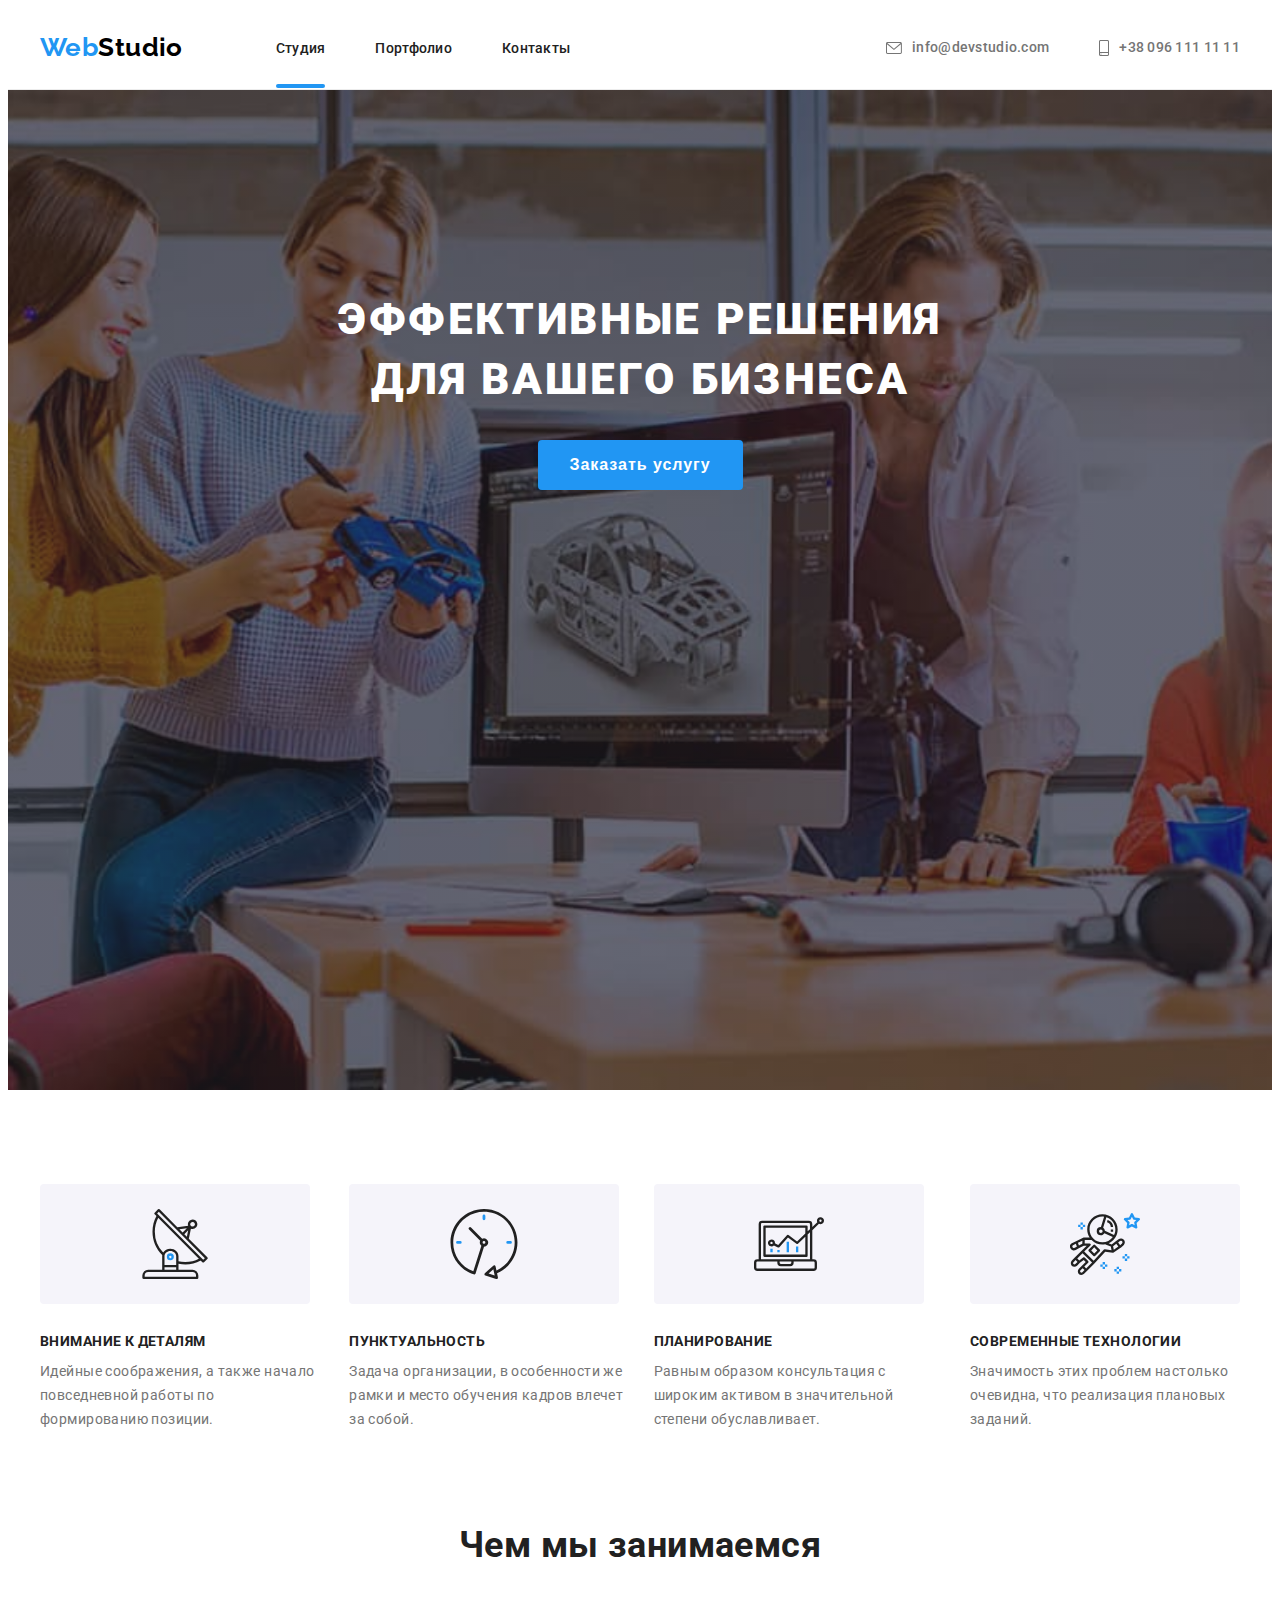
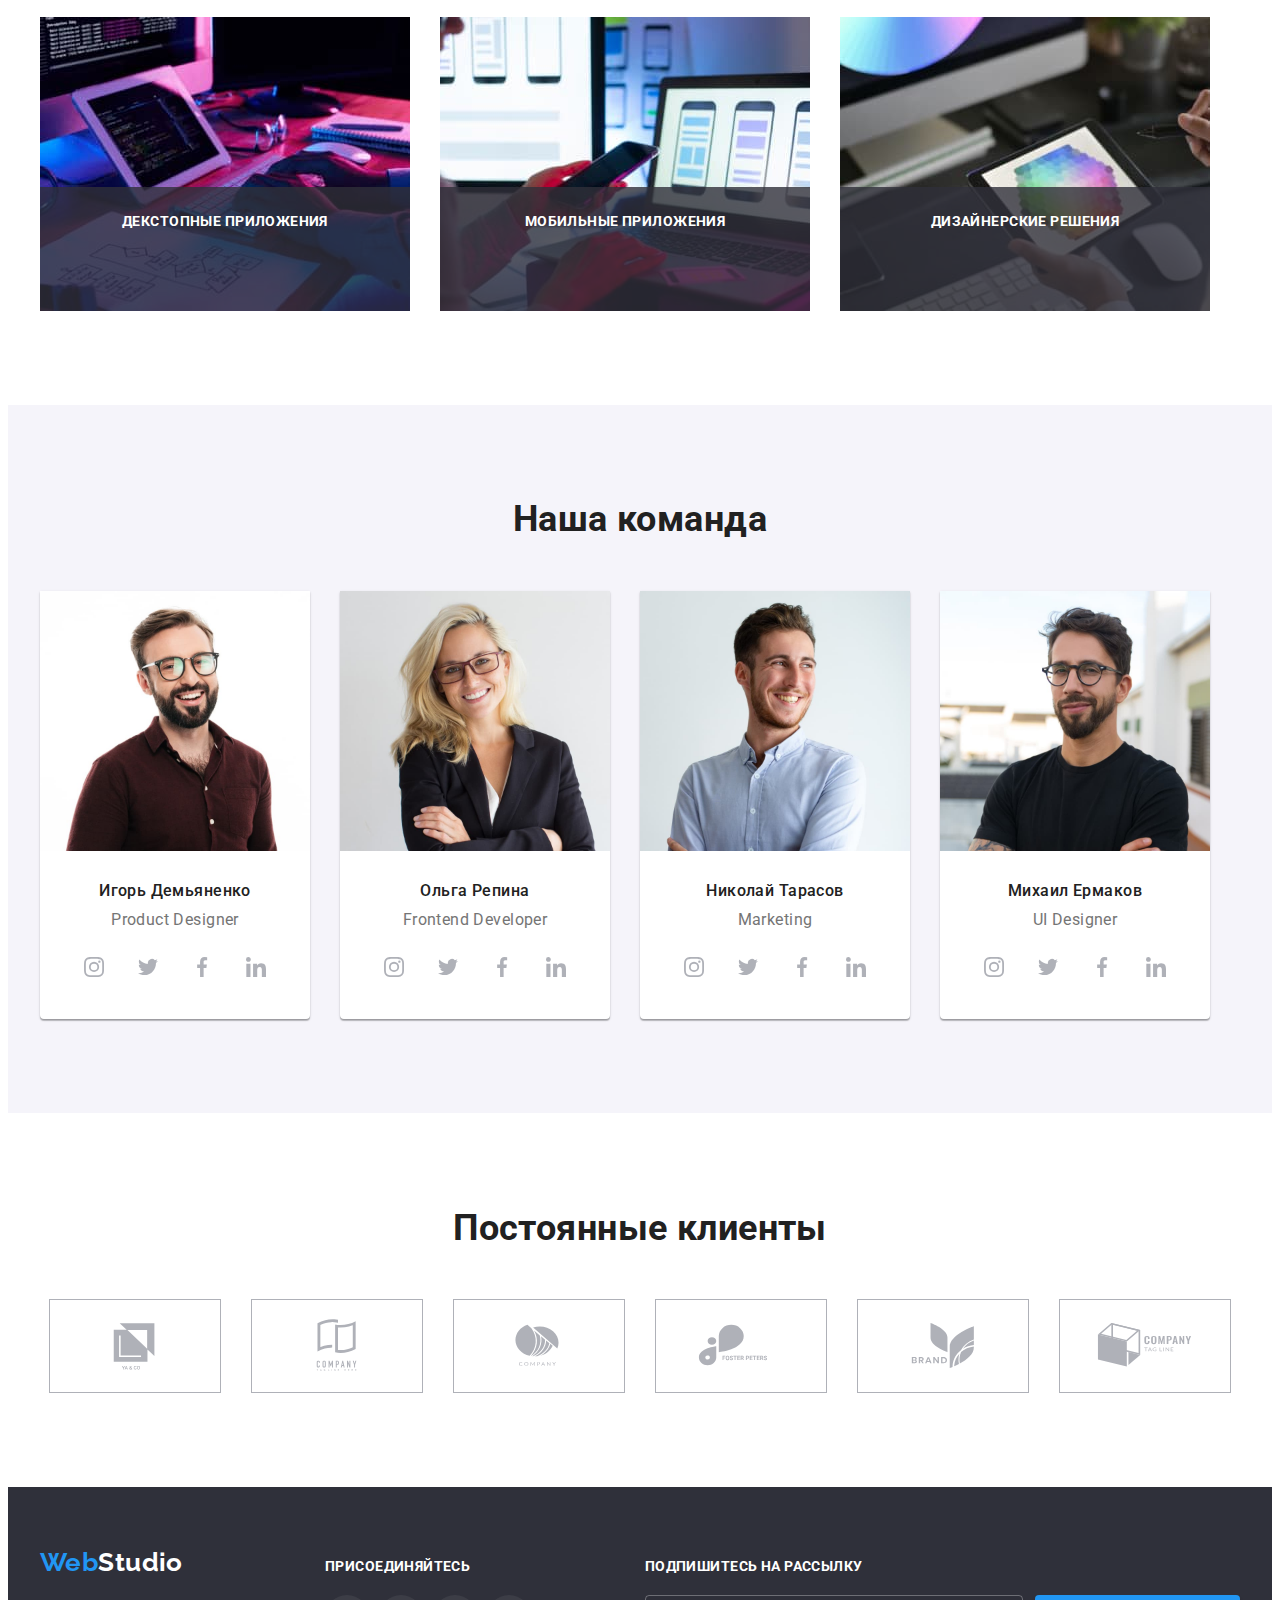
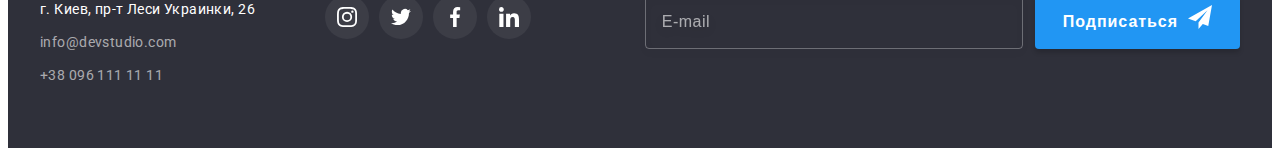
==== index.html @ ac9e817c "Initial commit" ====
<!DOCTYPE html>
<html lang="ru">
	<head>
		<meta charset="UTF-8" />
		<meta http-equiv="X-UA-Compatible" content="IE=edge" />
		<meta name="viewport" content="width=device-width, initial-scale=1.0" />
		<title>Студия</title>
		<link rel="preconnect" href="https://fonts.googleapis.com" />
		<link rel="preconnect" href="https://fonts.gstatic.com" crossorigin />
		<link
			href="https://fonts.googleapis.com/css2?family=Raleway:wght@700&family=Roboto:wght@400;500;700;900&display=swap"
			rel="stylesheet"
		/>
		<link
			rel="stylesheet"
			href="https://cdnjs.cloudflare.com/ajax/libs/modern-normalize/1.1.0/modern-normalize.min.css"
			integrity="sha512-wpPYUAdjBVSE4KJnH1VR1HeZfpl1ub8YT/NKx4PuQ5NmX2tKuGu6U/JRp5y+Y8XG2tV+wKQpNHVUX03MfMFn9Q=="
			crossorigin="anonymous"
			referrerpolicy="no-referrer"
		/>
		<link rel="stylesheet" href="./css/styles.css" />
	</head>
	<body>
		<!-- шапка -->
		<header class="page-header">
			<div class="container">
				<nav class="page-navigation">
					<a href="./index.html" class="logo" lang="en">Web<span class="color-black">Studio</span></a>
					<ul class="site-nav list">
						<li class="site-nav-item"><a class="current" href="./index.html">Студия</a></li>
						<li class="site-nav-item"><a href="./portfolio.html">Портфолио</a></li>
						<li class="site-nav-item"><a href="">Контакты</a></li>
					</ul>
				</nav>
				<ul class="auth-nav list">
					<li class="header-mail">
						<a href="maito:info@devstudio.com" class="header-envelope">
							<svg class="header-icon" width="16px" height="12px">
								<use href="./images/symbol-defs.svg#icon-envelope"></use>
							</svg>
							info@devstudio.com</a
						>
					</li>
					<li class="header-tel">
						<a href="tel:+380961111111" class="header-smartphone">
							<svg class="header-icon" width="10px" height="16px">
								<use href="./images/symbol-defs.svg#icon-smartphone"></use>
							</svg>
							+38 096 111 11 11</a
						>
					</li>
				</ul>
			</div>
		</header>
		<main>
			<!-- герой -->
			<section class="banner">
				<div class="container">
					<h1 class="banner-title">Эффективные решения для вашего бизнеса</h1>
					<button type="button" class="main-button" data-modal-open>Заказать услугу</button>
				</div>
			</section>
			<!-- особенности -->
			<section class="peculiarities">
				<div class="container">
					<h2 class="visually-hidden">Особенности</h2>
					<ul class="pec-list list">
						<li>
							<div class="features-pic">
								<svg class="feature-icon" width="70" height="70">
									<use href="./images/symbol-defs.svg#icon-antenna"></use>
								</svg>
							</div>
							<h3 class="pec-list-title">Внимание к деталям</h3>
							<p class="pec-list-text">
								Идейные соображения, а также начало повседневной работы по формированию позиции.
							</p>
						</li>
						<li>
							<div class="features-pic">
								<svg class="feature-icon" width="70" height="70">
									<use href="./images/symbol-defs.svg#icon-clock"></use>
								</svg>
							</div>
							<h3 class="pec-list-title">Пунктуальность</h3>
							<p class="pec-list-text">
								Задача организации, в особенности же рамки и место обучения кадров влечет за собой.
							</p>
						</li>
						<li>
							<div class="features-pic">
								<svg class="feature-icon" width="70" height="70">
									<use href="./images/symbol-defs.svg#icon-diagram"></use>
								</svg>
							</div>
							<h3 class="pec-list-title">Планирование</h3>
							<p class="pec-list-text">
								Равным образом консультация с широким активом в значительной степени обуславливает.
							</p>
						</li>
						<li>
							<div class="features-pic">
								<svg class="feature-icon" width="70" height="70">
									<use href="./images/symbol-defs.svg#icon-astronaut"></use>
								</svg>
							</div>
							<h3 class="pec-list-title">Современные технологии</h3>
							<p class="pec-list-text">Значимость этих проблем настолько очевидна, что реализация плановых заданий.</p>
						</li>
					</ul>
				</div>
			</section>
			<!-- чем мы занимаемся -->
			<section class="doing">
				<div class="container">
					<h2 class="doing-title">Чем мы занимаемся</h2>
					<ul class="doig-list list">
						<li>
							<div class="doing-img">
								<img src="./images/box1.jpg" alt="декстопные приложения" width="370" />
								<div class="doing-overlay">
									<p class="doing-text">Декстопные приложения</p>
								</div>
							</div>
						</li>
						<li>
							<div class="doing-img">
								<img src="./images/box2.jpg" alt=" приложения" width="370" />
								<div class="doing-overlay">
									<p class="doing-text">Мобильные приложения</p>
								</div>
							</div>
						</li>
						<li>
							<div class="doing-img">
								<img src="./images/box3.jpg" alt="дизайнерские решения" width="370" />
								<div class="doing-overlay">
									<p class="doing-text">Дизайнерские решения</p>
								</div>
							</div>
						</li>
					</ul>
				</div>
			</section>
			<!-- наша команда -->
			<section class="team section">
				<div class="container">
					<h2 class="team-title">Наша команда</h2>
					<ul class="team-list list">
						<li class="team-card">
							<img class="team-photo" src="./images/photo1.jpg" alt="Игорь Демьяненко" width="270" height="260" />
							<div class="team-desk">
								<h3 class="card-title">Игорь Демьяненко</h3>
								<p class="card-text" lang="en">Product Designer</p>
								<ul class="team-contacts list">
									<li class="team-contacts-item">
										<a href="" class="team-contacts-link link">
											<svg class="team-contacts-icon" width="20" height="20">
												<use href="./images/symbol-defs.svg#icon-instagram"></use>
											</svg>
										</a>
									</li>
									<li class="team-contacts-item">
										<a href="" class="team-contacts-link link">
											<svg class="team-contacts-icon" width="20" height="20">
												<use href="./images/symbol-defs.svg#icon-twitter"></use>
											</svg>
										</a>
									</li>
									<li class="team-contacts-item">
										<a href="" class="team-contacts-link link">
											<svg class="team-contacts-icon" width="20" height="20">
												<use href="./images/symbol-defs.svg#icon-facebook"></use>
											</svg>
										</a>
									</li>
									<li class="team-contacts-item">
										<a href="" class="team-contacts-link link">
											<svg class="team-contacts-icon" width="20" height="20">
												<use href="./images/symbol-defs.svg#icon-linkedin"></use>
											</svg>
										</a>
									</li>
								</ul>
							</div>
						</li>
						<li class="team-card">
							<img class="team-photo" src="./images/photo2.jpg" alt="Ольга Репина" width="270" height="260" />
							<div class="team-desk">
								<h3 class="card-title">Ольга Репина</h3>
								<p class="card-text" lang="en">Frontend Developer</p>
								<ul class="team-contacts list">
									<li class="team-contacts-item">
										<a href="" class="team-contacts-link link">
											<svg class="team-contacts-icon" width="20" height="20">
												<use href="./images/symbol-defs.svg#icon-instagram"></use>
											</svg>
										</a>
									</li>
									<li class="team-contacts-item">
										<a href="" class="team-contacts-link link">
											<svg class="team-contacts-icon" width="20" height="20">
												<use href="./images/symbol-defs.svg#icon-twitter"></use>
											</svg>
										</a>
									</li>
									<li class="team-contacts-item">
										<a href="" class="team-contacts-link link">
											<svg class="team-contacts-icon" width="20" height="20">
												<use href="./images/symbol-defs.svg#icon-facebook"></use>
											</svg>
										</a>
									</li>
									<li class="team-contacts-item">
										<a href="" class="team-contacts-link link">
											<svg class="team-contacts-icon" width="20" height="20">
												<use href="./images/symbol-defs.svg#icon-linkedin"></use>
											</svg>
										</a>
									</li>
								</ul>
							</div>
						</li>
						<li class="team-card">
							<img class="team-photo" src="./images/photo3.jpg" alt="Николай Тарасов" width="270" height="260" />
							<div class="team-desk">
								<h3 class="card-title">Николай Тарасов</h3>
								<p class="card-text" lang="en">Marketing</p>
								<ul class="team-contacts list">
									<li class="team-contacts-item">
										<a href="" class="team-contacts-link link">
											<svg class="team-contacts-icon" width="20" height="20">
												<use href="./images/symbol-defs.svg#icon-instagram"></use>
											</svg>
										</a>
									</li>
									<li class="team-contacts-item">
										<a href="" class="team-contacts-link link">
											<svg class="team-contacts-icon" width="20" height="20">
												<use href="./images/symbol-defs.svg#icon-twitter"></use>
											</svg>
										</a>
									</li>
									<li class="team-contacts-item">
										<a href="" class="team-contacts-link link">
											<svg class="team-contacts-icon" width="20" height="20">
												<use href="./images/symbol-defs.svg#icon-facebook"></use>
											</svg>
										</a>
									</li>
									<li class="team-contacts-item">
										<a href="" class="team-contacts-link link">
											<svg class="team-contacts-icon" width="20" height="20">
												<use href="./images/symbol-defs.svg#icon-linkedin"></use>
											</svg>
										</a>
									</li>
								</ul>
							</div>
						</li>
						<li class="team-card">
							<img class="team-photo" src="./images/photo4.jpg" alt="Михаил Ермаков" width="270" height="260" />
							<div class="team-desk">
								<h3 class="card-title">Михаил Ермаков</h3>
								<p class="card-text" lang="en">UI Designer</p>
								<ul class="team-contacts list">
									<li class="team-contacts-item">
										<a href="" class="team-contacts-link link">
											<svg class="team-contacts-icon" width="20" height="20">
												<use href="./images/symbol-defs.svg#icon-instagram"></use>
											</svg>
										</a>
									</li>
									<li class="team-contacts-item">
										<a href="" class="team-contacts-link link">
											<svg class="team-contacts-icon" width="20" height="20">
												<use href="./images/symbol-defs.svg#icon-twitter"></use>
											</svg>
										</a>
									</li>
									<li class="team-contacts-item">
										<a href="" class="team-contacts-link link">
											<svg class="team-contacts-icon" width="20" height="20">
												<use href="./images/symbol-defs.svg#icon-facebook"></use>
											</svg>
										</a>
									</li>
									<li class="team-contacts-item">
										<a href="" class="team-contacts-link link">
											<svg class="team-contacts-icon" width="20" height="20">
												<use href="./images/symbol-defs.svg#icon-linkedin"></use>
											</svg>
										</a>
									</li>
								</ul>
							</div>
						</li>
					</ul>
				</div>
			</section>
			<!-- -------------------ПОСТОЯННЫЕ КЛИЕНТЫ------------ -->
			<section class="clients section">
				<div class="container">
					<h2 class="clients-title">Постоянные клиенты</h2>
					<ul class="clients-list list">
						<li class="clients-list-item">
							<a href="" class="clients-logo-link link">
								<svg class="clients-logo-icon" width="106" height="60">
									<use href="./images/symbol-defs.svg#icon-Logo-1"></use>
								</svg>
							</a>
						</li>
						<li class="clients-list-item">
							<a href="" class="clients-logo-link link">
								<svg class="clients-logo-icon" width="106" height="60">
									<use href="./images/symbol-defs.svg#icon-Logo-2"></use>
								</svg>
							</a>
						</li>
						<li class="clients-list-item">
							<a href="" class="clients-logo-link link">
								<svg class="clients-logo-icon" width="106" height="60">
									<use href="./images/symbol-defs.svg#icon-Logo-3"></use>
								</svg>
							</a>
						</li>
						<li class="clients-list-item">
							<a href="" class="clients-logo-link link">
								<svg class="clients-logo-icon" width="106" height="60">
									<use href="./images/symbol-defs.svg#icon-Logo-4"></use>
								</svg>
							</a>
						</li>
						<li class="clients-list-item">
							<a href="" class="clients-logo-link link">
								<svg class="clients-logo-icon" width="106" height="60">
									<use href="./images/symbol-defs.svg#icon-Logo-5"></use>
								</svg>
							</a>
						</li>
						<li class="clients-list-item">
							<a href="" class="clients-logo-link link">
								<svg class="clients-logo-icon" width="106" height="60">
									<use href="./images/symbol-defs.svg#icon-Logo-6"></use>
								</svg>
							</a>
						</li>
					</ul>
				</div>
			</section>
		</main>
		<!-- футер -->
		<footer class="footer">
			<div class="container position">
				<div class="footer-contacts">
					<a href="./index.html" class="logo-footer" lang="en">Web<span class="color-white">Studio</span></a>
					<address class="adress">
						<ul class="adress-list list">
							<li class="adress-item">
								<a
									class="adr"
									href="https://goo.gl/maps/PPRMC6hqxbuYSdS69"
									target="_blank"
									rel="noreferrer noopener nofollow"
								>
									г. Киев, пр-т Леси Украинки, 26
								</a>
							</li>
							<li class="adress-item"><a class="mail" href="maito:info@devstudio.com">info@devstudio.com</a></li>
							<li class="adress-item"><a class="tel" href="tel:+380961111111">+38 096 111 11 11</a></li>
						</ul>
					</address>
				</div>

				<div class="adition">
					<strong class="add">Присоединяйтесь</strong>
					<ul class="sotial-list list">
						<li class="sotial-items">
							<a href="" class="sotial-links link">
								<svg class="social-icon" width="20" height="20">
									<use href="./images/symbol-defs.svg#icon-instagram"></use>
								</svg>
							</a>
						</li>
						<li class="sotial-items">
							<a href="" class="sotial-links link">
								<svg class="social-icon" width="20" height="20">
									<use href="./images/symbol-defs.svg#icon-twitter"></use>
								</svg>
							</a>
						</li>
						<li class="sotial-items">
							<a href="" class="sotial-links link">
								<svg class="social-icon" width="20" height="20">
									<use href="./images/symbol-defs.svg#icon-facebook"></use>
								</svg>
							</a>
						</li>
						<li class="sotial-items">
							<a href="" class="sotial-links link">
								<svg class="social-icon" width="20" height="20">
									<use href="./images/symbol-defs.svg#icon-linkedin"></use>
								</svg>
							</a>
						</li>
					</ul>
				</div>

				<div class="footer-sub">
					<strong class="subscribe">Подпишитесь на рассылку</strong>
					<form class="subscribe-form">
						<input type="email" class="subscribe-input" name="user-email" placeholder="E-mail" />
						<button type="submit" class="subscribe-button">
							Подписаться
							<span>
								<svg class="send" width="24" height="24">
									<use href="./images/symbol-defs.svg#icon-send"></use>
								</svg>
							</span>
						</button>
					</form>
				</div>
			</div>
		</footer>
		<!-- --------------------------МОДАЛКА-------------------------- -->
		<div class="backdrop is-hidden" data-modal>
			<div class="modal">
				<button type="button" data-modal-close class="close">
					<svg class="icon-close" width="18" height="18">
						<use href="./images/symbol-defs.svg#icon-close"></use>
					</svg>
				</button>
				<p class="modal-title">Оставьте свои данные, мы вам перезоним</p>
				<form class="modal-form">
					<div class="input-field">
						<label class="input-title">Имя</label>
						<div class="input-wrap">
							<input type="text" class="form-input" name="user-name" required />
							<svg class="input-icon" width="18" height="18">
								<use href="./images/symbol-defs.svg#icon-person"></use>
							</svg>
						</div>
					</div>
					<div class="input-field">
						<label class="input-title">Телефон</label>
						<div class="input-wrap">
							<input type="tel" class="form-input" name="user-tel" minlength="10" required />
							<svg class="input-icon" width="18" height="18">
								<use href="./images/symbol-defs.svg#icon-phone"></use>
							</svg>
						</div>
					</div>
					<div class="input-field">
						<label class="input-title">Почта</label>
						<div class="input-wrap">
							<input type="email" class="form-input" name="user-email" required />
							<svg class="input-icon" width="18" height="18">
								<use href="./images/symbol-defs.svg#icon-email"></use>
							</svg>
						</div>
					</div>

					<div class="input-field-coment">
						<label>
							<span class="input-title">Комментарий</span>
							<textarea name="comment" class="modal-text form-input" placeholder="Введите текст"></textarea>
						</label>
					</div>
					<div class="input-field-che">
						<input
							type="checkbox"
							name="user-policy"
							value="true"
							class="input-check visually-hidden"
							id="user-policy"
						/>
						<label for="user-policy" class="checkbox-text">
							<span>
								<svg class="checked-icon" width="16" height="15">
									<use href="./images/symbol-defs.svg#icon-checked"></use>
								</svg>
							</span>
							Соглашаюсь с рассылкой и принимаю <a href="#" class="dogovor">Условия договора</a>
						</label>
					</div>

					<button type="submit" class="modal-button">Отправить</button>
				</form>
			</div>
		</div>
		<script src="./js/modal.js"></script>
	</body>
</html>
---- css/styles.css ----
:root {
	--main-title-color: #fff;
	--accent-color: #2196f3;
	--color-titles: #212121;
	--color-text: #757575;
	--color-fon: #f5f4fa;
	--color-fon-banner: #c4c4c4;
	--color-black: #000;
	--main-button-accent: #188ce8;
	--contacts-in-footer: rgba(255, 255, 255, 0.6);
	--color-border: #eeeeee;
	--color-header-line: #ececec;
	--color-gradient-hero: rgba(47, 48, 58, 0.4);
	--color-soc-icons: #afb1b8;
	--card-set-gap: 30px;
	--timing-function: cubic-bezier(0.4, 0, 0.2, 1);
}

body {
	font-family: "Roboto", sans-serif;
	background-color: var(--main-title-color);
	font-size: 14px;
	letter-spacing: 0.03em;
	color: var(--color-titles);
}
h1,
h2,
h3,
h4,
h5,
h6,
p {
	margin: 0;
}
a {
	text-decoration: none;
}
li {
	list-style: none;
}
img {
	display: block;
	max-width: 100%;
	height: auto;
}
button {
	display: block;
	margin: 0 auto;
	cursor: pointer;
	border: none;
	border-radius: 4px;
}
.section {
	padding-top: 94px;
	padding-bottom: 94px;
}
.list {
	padding: 0;
	margin: 0;
	list-style: none;
}
.link {
	text-decoration: none;
}
.container {
	width: 1200px;
	padding-left: 15px;
	padding-right: 15px;
	margin: 0 auto;
}
/* --------------------------ШАПКА------------------------ */
.page-header {
	background-color: var(--main-title-color);
	border-bottom: 1px solid var(--color-header-line);
}
.page-header .container {
	display: flex;
	align-items: center;
}
.page-navigation {
	display: flex;
}
.logo {
	font-family: "Raleway", sans-serif;
	font-style: normal;
	font-weight: 700;
	font-size: 26px;
	line-height: 1.19;
	color: var(--accent-color);
	padding-top: 24px;
	padding-bottom: 25px;
	margin-right: 93px;
}
.color-black {
	color: var(--color-black);
}

.site-nav a {
	font-weight: 500;
	line-height: 1.14;
	letter-spacing: 0.02em;
	color: var(--color-titles);
	transition: color 250ms var(--timing-function);
	padding-bottom: 32px;
}

.site-nav a:hover,
.auth-nav a:hover,
.site-nav a:focus,
.auth-nav a:focus {
	cursor: pointer;
	color: var(--accent-color);
}

.current {
	position: relative;
	color: var(--accent-color);
}
.site-nav {
	position: relative;
}
.current::after {
	content: "";
	position: absolute;

	bottom: 0;
	left: 0;
	display: block;
	width: 100%;
	height: 4px;
	background-color: var(--accent-color);
	border-radius: 2px;
}
.auth-nav a {
	font-weight: 500;
	line-height: 1.14;
	letter-spacing: 0.02em;
	color: var(--color-text);
	transition: color 250ms var(--timing-function);
}
.site-nav {
	display: flex;
	padding-top: 32px;
	padding-bottom: 32px;
	margin: 0 auto;
	gap: 50px;
}
.auth-nav {
	display: flex;
	margin-left: auto;
	gap: 50px;
}
.header-icon {
	fill: currentColor;
}
.header-envelope,
.header-smartphone {
	display: flex;
	align-items: center;
	justify-content: center;
	gap: 10px;
}
/* ----------------------ГЕРОЙ------------------------ */
.banner {
	background-color: var(--color-fon-banner);
	padding-top: 200px;
	padding-bottom: 200px;
	height: 600px;
	max-width: 1600px;
	margin-left: auto;
	margin-right: auto;
	background-image: linear-gradient(var(--color-gradient-hero), var(--color-gradient-hero)), url(../images/hero.jpg);
	background-repeat: no-repeat;
	background-position: center;
	background-size: cover;
}
.banner-title {
	margin-top: 0;
	margin-bottom: 30px;
	margin-left: auto;
	margin-right: auto;
	font-weight: 900;
	font-size: 44px;
	line-height: 1.36;
	text-align: center;
	letter-spacing: 0.06em;
	text-transform: uppercase;
	color: var(--main-title-color);
	max-width: 696px;
}
.main-button {
	font-weight: 700;
	font-size: 16px;
	line-height: 1.88;
	display: flex;
	align-items: center;
	padding: 10px 32px;
	cursor: pointer;
	letter-spacing: 0.06em;
	color: var(--main-title-color);
	background-color: var(--accent-color);
	border-radius: 4px;
	margin-left: auto;
	margin-right: auto;
	transition: color 250ms var(--timing-function), background-color 250ms var(--timing-function);
}
.main-button:hover,
.main-button:focus {
	color: var(--main-title-color);
	background-color: var(--main-button-accent);
}

/* ----------------------------------ОСОБЕННОСТИ-------------------- */
.peculiarities {
	padding-top: 94px;
	padding-bottom: 94px;
}
.visually-hidden {
	position: absolute;
	width: 1px;
	height: 1px;
	margin: -1px;
	border: 0;
	padding: 0;
	white-space: nowrap;
	clip-path: inset(100%);
	clip: rect(0 0 0 0);
	overflow: hidden;
}
.pec-list {
	display: flex;
	gap: 30px;
	background-color: var(--main-title-color);
}
.features-pic {
	width: 270px;
	height: 120px;
	background: var(--color-fon);
	border-radius: 4px;
	margin-bottom: 30px;
	display: flex;
	align-items: center;
	justify-content: center;
}
.pec-list-title {
	font-weight: 700;
	font-size: 14px;
	line-height: 1.14;
	text-transform: uppercase;
	color: var(--color-titles);
	margin-top: 0;
	margin-bottom: 10px;
}
.pec-list-text {
	font-weight: 400;
	line-height: 1.7;
	color: var(--color-text);
}

/* ---------------ЧЕМ МЫ ЗАНИМАЕСЯ------------------ */

.doing {
	background-color: var(--main-title-color);
	padding-bottom: 94px;
}
.doing-title {
	margin-bottom: 50px;
}
.doing-title,
.team-title {
	font-weight: 700;
	font-size: 36px;
	line-height: 1.16;
	text-align: center;
	color: var(--color-titles);
}
.doig-list {
	display: flex;
	gap: 30px;
}
.doing-img {
	position: relative;
}
.doing-overlay {
	position: absolute;
	bottom: 0;
	right: 0;

	width: 370px;
	height: 70px;
	padding-top: 27px;
	padding-bottom: 27px;
	background: rgba(47, 48, 58, 0.8);
}
.doing-text {
	font-weight: 700;
	font-size: 14px;
	line-height: 1.14;
	text-align: center;
	letter-spacing: 0.03em;
	text-transform: uppercase;

	color: var(--main-title-color);
}

/* -------------------НАША КОМАНДА------------------------------ */
.team {
	background-color: var(--color-fon);
}
.team-title {
	margin-bottom: 50px;
}
.team-list {
	display: flex;
	gap: 30px;
}
.team-card {
	background-color: var(--main-title-color);
	box-shadow: 0px 1px 3px rgba(0, 0, 0, 0.12), 0px 1px 1px rgba(0, 0, 0, 0.14), 0px 2px 1px rgba(0, 0, 0, 0.2);
	border-radius: 0px 0px 4px 4px;
}
.team-desk {
	text-align: center;
	padding: 30px 0;
}
.card-title {
	margin-bottom: 10px;
	font-weight: 500;
	font-size: 16px;
	line-height: 1.2;
	color: var(--color-titles);
}
.card-text {
	font-weight: 400;
	font-size: 16px;
	line-height: 1.2;
	color: var(--color-text);
	margin-bottom: 16px;
}
.team-contacts {
	display: flex;
	justify-content: center;
	gap: 10px;
}
.team-contacts-link {
	width: 44px;
	height: 44px;
	border-radius: 50%;
	background-color: var(--main-title-color);
	display: flex;
	align-items: center;
	justify-content: center;
	color: var(--color-soc-icons);

	transition: background-color 250ms var(--timing-function);
}
.team-contacts-icon {
	fill: currentColor;
	transition: color 250ms var(--timing-function);
}
.team-contacts-link:hover,
.team-contacts-link:focus {
	background-color: var(--accent-color);
	color: var(--main-title-color);
}

/* -------------------------------КЛИЕНТЫ---------------------- */
.clients-title {
	margin-bottom: 50px;
	font-weight: 700;
	font-size: 36px;
	line-height: 42px;
	text-align: center;
	color: var(--color-titles);
}
.clients-list {
	display: flex;
	justify-content: center;
	gap: 30px;
}
.clients-logo-link {
	width: 170px;
	height: 92px;
	border: 1px solid var(--color-soc-icons);

	display: flex;
	align-items: center;
	justify-content: center;
	color: var(--color-soc-icons);

	transition: color 250ms var(--timing-function);
}
.clients-logo-icon {
	fill: currentColor;
}
.clients-logo-link:hover,
.clients-logo-link:focus {
	border: 1px solid var(--accent-color);
	border-radius: 4px;
	color: var(--accent-color);
}
/* ---------------------------------ПОДВАЛ------------------------------ */
.footer {
	background-color: #2f303a;
	padding-top: 60px;
	padding-bottom: 60px;
}
.logo-footer {
	font-family: "Raleway", sans-serif;
	display: block;
	font-style: normal;
	font-weight: 700;
	font-size: 26px;
	line-height: 1.19;
	color: var(--accent-color);
	margin-bottom: 20px;
}
.color-white {
	color: var(--main-title-color);
}
.position {
	display: flex;
	align-items: baseline;
}
.footer-contacts {
	margin-right: 70px;
}
.address {
	font-weight: 400;
	line-height: 1.7;
	font-style: normal;
}
address {
	font-style: normal;
}
.adress-item:not(:last-child) {
	margin-bottom: 9px;
}
.adr {
	color: var(--main-title-color);
	line-height: 1.71;
}
.mail,
.tel {
	color: var(--contacts-in-footer);
	line-height: 1.71;
}
address a {
	transition: color 250ms var(--timing-function);
}
address a:hover,
address a:focus {
	color: var(--accent-color);
}

.add {
	font-weight: 700;
	font-size: 14px;
	line-height: 1.14;
	letter-spacing: 0.03em;
	text-transform: uppercase;
	color: var(--main-title-color);
	margin-bottom: 20px;
	display: block;
}
.sotial-list {
	display: flex;
	justify-content: center;
	gap: 10px;
}
.sotial-links {
	fill: var(--main-title-color);
	width: 44px;
	height: 44px;
	border-radius: 50%;
	background-color: #ffffff10;
	display: flex;
	align-items: center;
	justify-content: center;

	transition: background-color 250ms var(--timing-function);
}
.sotial-links:hover,
.sotial-links:focus {
	background-color: var(--accent-color);
}
.footer-sub {
	margin-left: auto;
}
.subscribe {
	display: block;
	font-weight: 700;
	font-size: 14px;
	line-height: 1.14;
	letter-spacing: 0.03em;
	text-transform: uppercase;
	margin-bottom: 20px;

	color: var(--main-title-color);
}
.subscribe-form {
	display: flex;
	gap: 12px;
}
.subscribe-input {
	width: 358px;
	height: 50px;
	border: 1px solid rgba(255, 255, 255, 0.3);
	filter: drop-shadow(0px 4px 4px rgba(0, 0, 0, 0.15));
	border-radius: 4px;
	padding-left: 16px;
	background-color: transparent;

	font-weight: 400;
	font-size: 16px;
	line-height: 1.25;
	display: flex;
	align-items: center;
	letter-spacing: 0.03em;

	color: rgba(255, 255, 255, 0.6);
}
.subscribe-input::placeholder {
	font-weight: 400;
	font-size: 16px;
	line-height: 1.25;
	display: flex;
	align-items: center;
	letter-spacing: 0.03em;

	color: rgba(255, 255, 255, 0.6);
}
.subscribe-button {
	font-weight: 700;
	font-size: 16px;
	line-height: 1.88;
	padding: 10px 28px;
	letter-spacing: 0.06em;

	color: var(--main-title-color);
	background-color: var(--accent-color);
	box-shadow: 0px 4px 4px rgba(0, 0, 0, 0.15);
	border-radius: 4px;

	margin-left: auto;
	margin-right: auto;
	display: flex;
	align-items: center;
	justify-content: center;
	gap: 10px;
}
/* -----------------------------ПОРТФОЛИО------------------------------- */
.portfolio {
	background-color: var(--main-title-color);
}
.filters button {
	font-family: inherit;
	font-weight: 500;
	font-size: 16px;
	line-height: 1.6;
	letter-spacing: 0.03em;
	text-align: center;
	padding: 6px 22px;
	color: var(--color-titles);
	background-color: var(--color-fon);
	border-radius: 4px;

	transition: color 250ms var(--timing-function), background-color 250ms var(--timing-function),
		box-shadow 250ms var(--timing-function);
}
.filters button:hover,
.filters button:focus,
.filters button:active {
	color: var(--main-title-color);
	background-color: var(--accent-color);
	box-shadow: 0px 3px 1px rgba(0, 0, 0, 0.1), 0px 1px 2px rgba(0, 0, 0, 0.08), 0px 2px 2px rgba(0, 0, 0, 0.12);
	border-radius: 4px;
}
.filters {
	display: flex;
	justify-content: center;
	padding-bottom: 16px;
	margin-bottom: 34px;
}
.filers-item:not(:last-child) {
	margin-right: 8px;
}
.filters-item {
	padding: 6px 22px;
	border: 1px solid var(--color-border);
}
.cards-list {
	display: flex;
	flex-wrap: wrap;
	margin-bottom: calc(-1 * var(--card-set-gap));
	margin-left: calc(-1 * var(--card-set-gap));
}
.cards-list > .cards-item {
	flex-basis: calc(100% / 3 - var(--card-set-gap));
	margin-bottom: var(--card-set-gap);
	margin-left: var(--card-set-gap);
}
.card-link {
	display: block;
	transition: box-shadow 250ms var(--timing-function);
}
.card-link:hover,
.card-link:focus {
	box-shadow: 0px 1px 1px rgba(0, 0, 0, 0.12), 0px 4px 4px rgba(0, 0, 0, 0.06), 1px 4px 6px rgba(0, 0, 0, 0.16);
}
.card-thumb {
	position: relative;
	overflow: hidden;
}
.card-about {
	position: absolute;
	top: 0;
	left: 0;

	width: 100%;
	height: 100%;
	padding-left: 24px;
	padding-right: 24px;
	padding-top: 63px;
	padding-bottom: 63px;
	background: rgba(33, 150, 243, 0.9);

	font-weight: 400;
	font-size: 18px;
	line-height: 1.5;
	letter-spacing: 0.03em;
	color: #ffffff;

	transform: translateY(100%);
	transition: transform 250ms var(--timing-function);
	overflow: auto;
}
.card-link:hover .card-about {
	transform: translateY(0);
}
.cads {
	font-weight: 700;
	font-size: 18px;
	line-height: 2;
	letter-spacing: 0.06em;
	color: var(--color-titles);
	margin-bottom: 4px;
}
.cards-text {
	font-weight: 400;
	font-size: 16px;
	line-height: 1.9;
	color: var(--color-text);
}
.card-content {
	padding: 20px 24px;
	border: 1px solid var(--color-border);
	border-top: none;
}

.backdrop {
	position: fixed;
	top: 0;

	width: 100%;
	height: 100%;
	background-color: rgba(0, 0, 0, 0.2);
	transition: opacity 250ms var(--timing-function), visibility 250ms;
}
.modal {
	position: absolute;
	top: 50%;
	left: 50%;

	width: 528px;
	min-height: 581px;
	background-color: var(--main-title-color);
	padding: 40px;
	box-shadow: 0px 1px 3px rgba(0, 0, 0, 0.12), 0px 1px 1px rgba(0, 0, 0, 0.14), 0px 2px 1px rgba(0, 0, 0, 0.2);
	border-radius: 4px;

	transform: translate(-50%, -50%) scale(1);
	transition: transform 250ms var(--timing-function);
}
.backdrop.is-hidden .modal {
	transform: translate(-50%, -50%) scale(0);
}
.close {
	position: absolute;
	top: 8px;
	right: 8px;

	width: 30px;
	height: 30px;
	border: 1px solid rgba(0, 0, 0, 0.1);
	border-radius: 50%;
	background-color: transparent;

	display: flex;
	justify-content: center;
	align-items: center;
}
.icon-close {
	transition: fill 250ms var(--timing-function);
}
.close:hover,
.close:focus {
	fill: var(--accent-color);
}
.is-hidden {
	opacity: 0;
	visibility: hidden;
	pointer-events: none;
}
.no-scroll {
	overflow: hidden;
}
.modal-title {
	font-weight: 700;
	font-size: 20px;
	line-height: 1.15;
	text-align: center;
	letter-spacing: 0.03em;
	margin-bottom: 12px;

	background-color: var(--main-title-color);
	color: var(--color-titles);
}
.input-field {
	margin-bottom: 10px;
}
.input-field-coment {
	margin-bottom: 20px;
}
.input-field-che {
	margin-bottom: 30px;
}
.input-wrap {
	position: relative;
}
.form-input {
	width: 100%;
	height: 40px;
	border: 1px solid rgba(33, 33, 33, 0.2);
	border-radius: 4px;
	padding-left: 42px;

	transition: border 250ms var(--timing-function);
}
.form-input:focus,
.form-input:hover {
	outline-color: var(--accent-color);
}
.input-icon {
	position: absolute;
	top: 50%;
	left: 12px;
	transform: translateY(-50%);

	transition: fill 250ms var(--timing-function);
}
.form-input:focus + .input-icon {
	fill: var(--accent-color);
}

.input-title {
	font-weight: 400;
	font-size: 12px;
	line-height: 1.16;
	letter-spacing: 0.01em;
	display: block;
	margin-bottom: 4px;

	color: var(--color-text);
}
.modal-text {
	width: 100%;
	height: 120px;
	padding: 12px 16px;
	margin-bottom: 20px;
	border: 1px solid rgba(33, 33, 33, 0.2);
	border-radius: 4px;
	resize: none;
}
.modal-text::placeholder {
	font-weight: 400;
	font-size: 12px;
	line-height: 1.16;
	letter-spacing: 0.01em;

	color: rgba(117, 117, 117, 0.5);
}
.checkbox-text {
	font-weight: 400;
	font-size: 14px;
	line-height: 1.71;
	letter-spacing: 0.03em;
	margin-bottom: 30px;
	color: var(--color-text);

	display: flex;
	justify-content: center;
	align-items: center;
}
.dogovor {
	color: var(--accent-color);
	text-decoration: underline;
}
.checkbox-text span {
	width: 16px;
	height: 15px;
	border: 2px solid var(--color-titles);
	border-radius: 3px;
	margin-right: 8.38px;
	display: flex;
	align-items: center;
	justify-content: center;

	transition: background-color 250ms var(--timing-function), border-color 250ms var(--timing-function);
}
.checked-icon {
	fill: transparent;

	transition: fill 250ms var(--timing-function);
}
.input-check:checked + .checkbox-text span {
	background-color: var(--accent-color);
	border-color: var(--accent-color);
}
.input-check:checked + .checkbox-text .checked-icon {
	fill: var(--main-title-color);
}
.modal-button {
	font-weight: 700;
	font-size: 16px;
	line-height: 1.87;
	padding: 10px 52px;
	display: flex;
	align-items: center;
	text-align: center;
	letter-spacing: 0.06em;
	color: var(--main-title-color);

	background: var(--accent-color);
	box-shadow: 0px 4px 4px rgba(0, 0, 0, 0.15);
	border-radius: 4px;
	margin-left: auto;
	margin-right: auto;
	transition: color 250ms var(--timing-function), background-color 250ms var(--timing-function);
}
.modal-button:hover,
.modal-button:focus {
	color: var(--main-title-color);
	background-color: var(--main-button-accent);
}
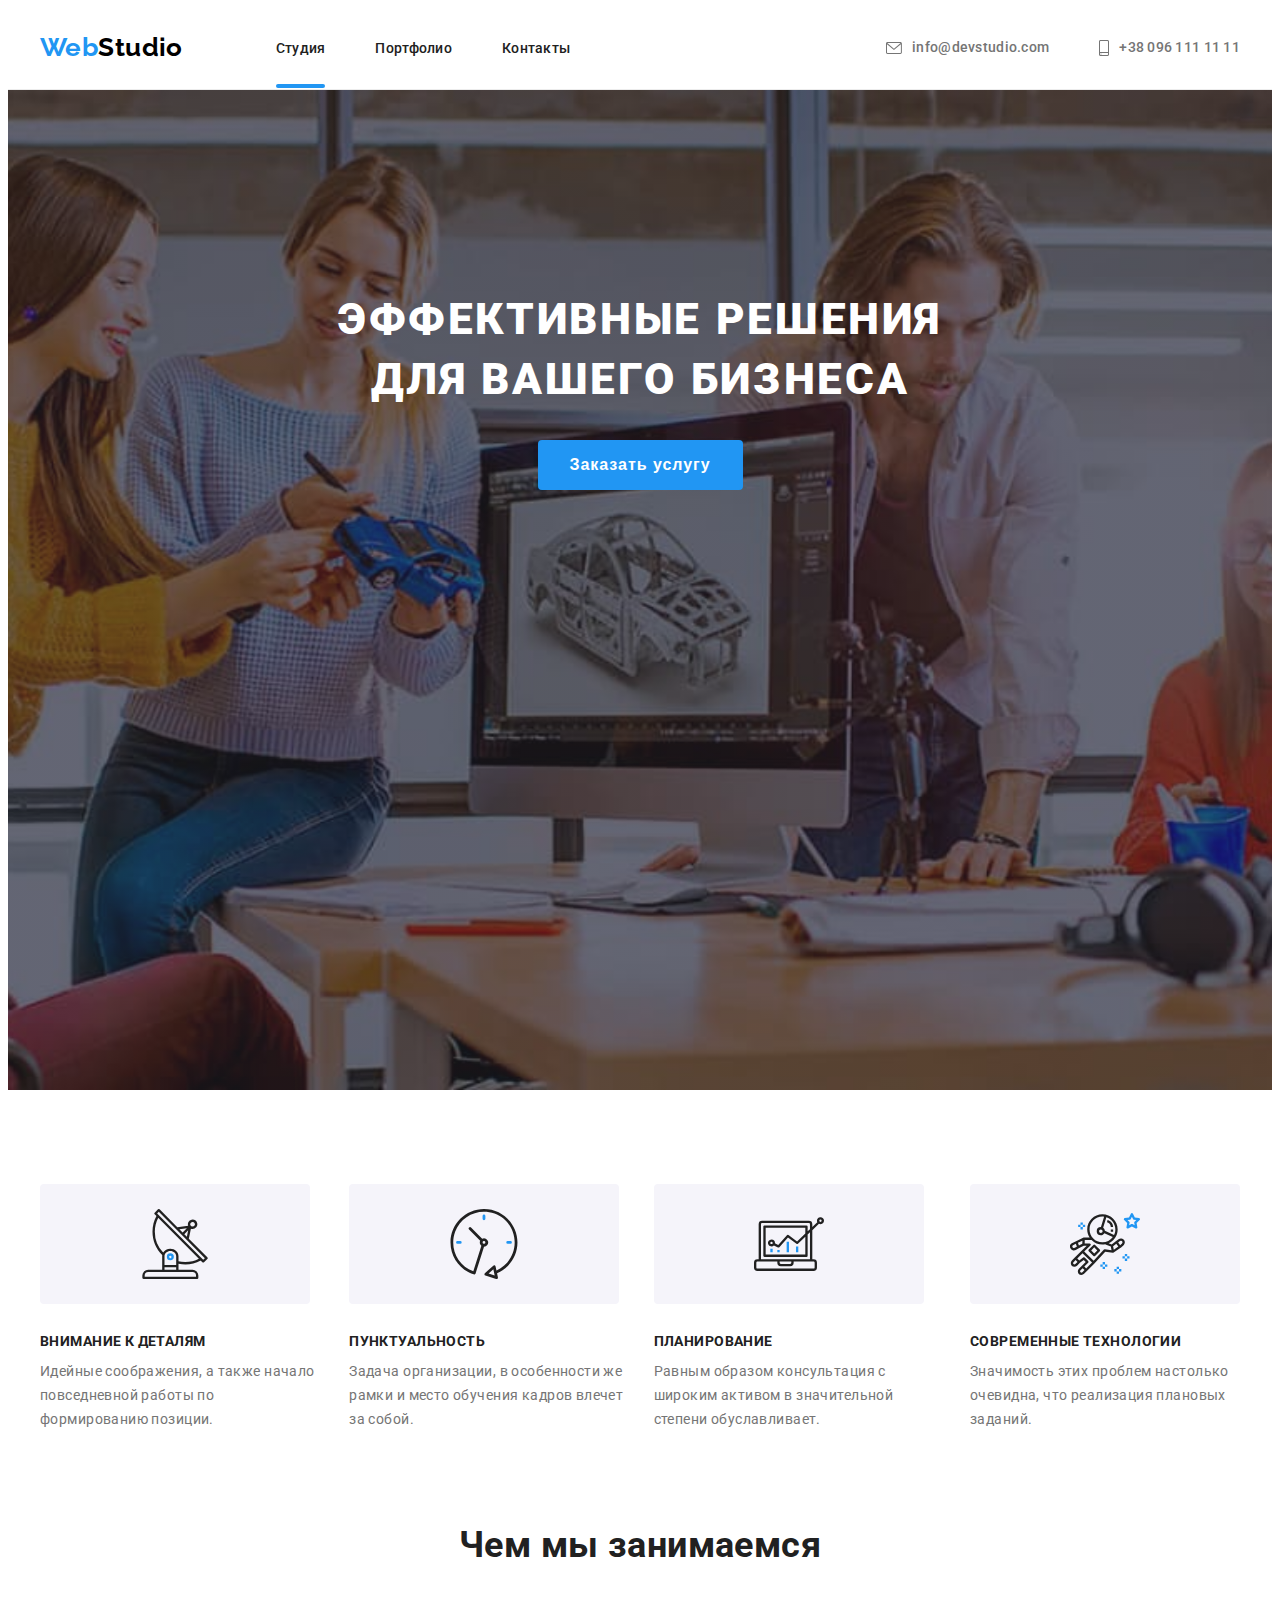
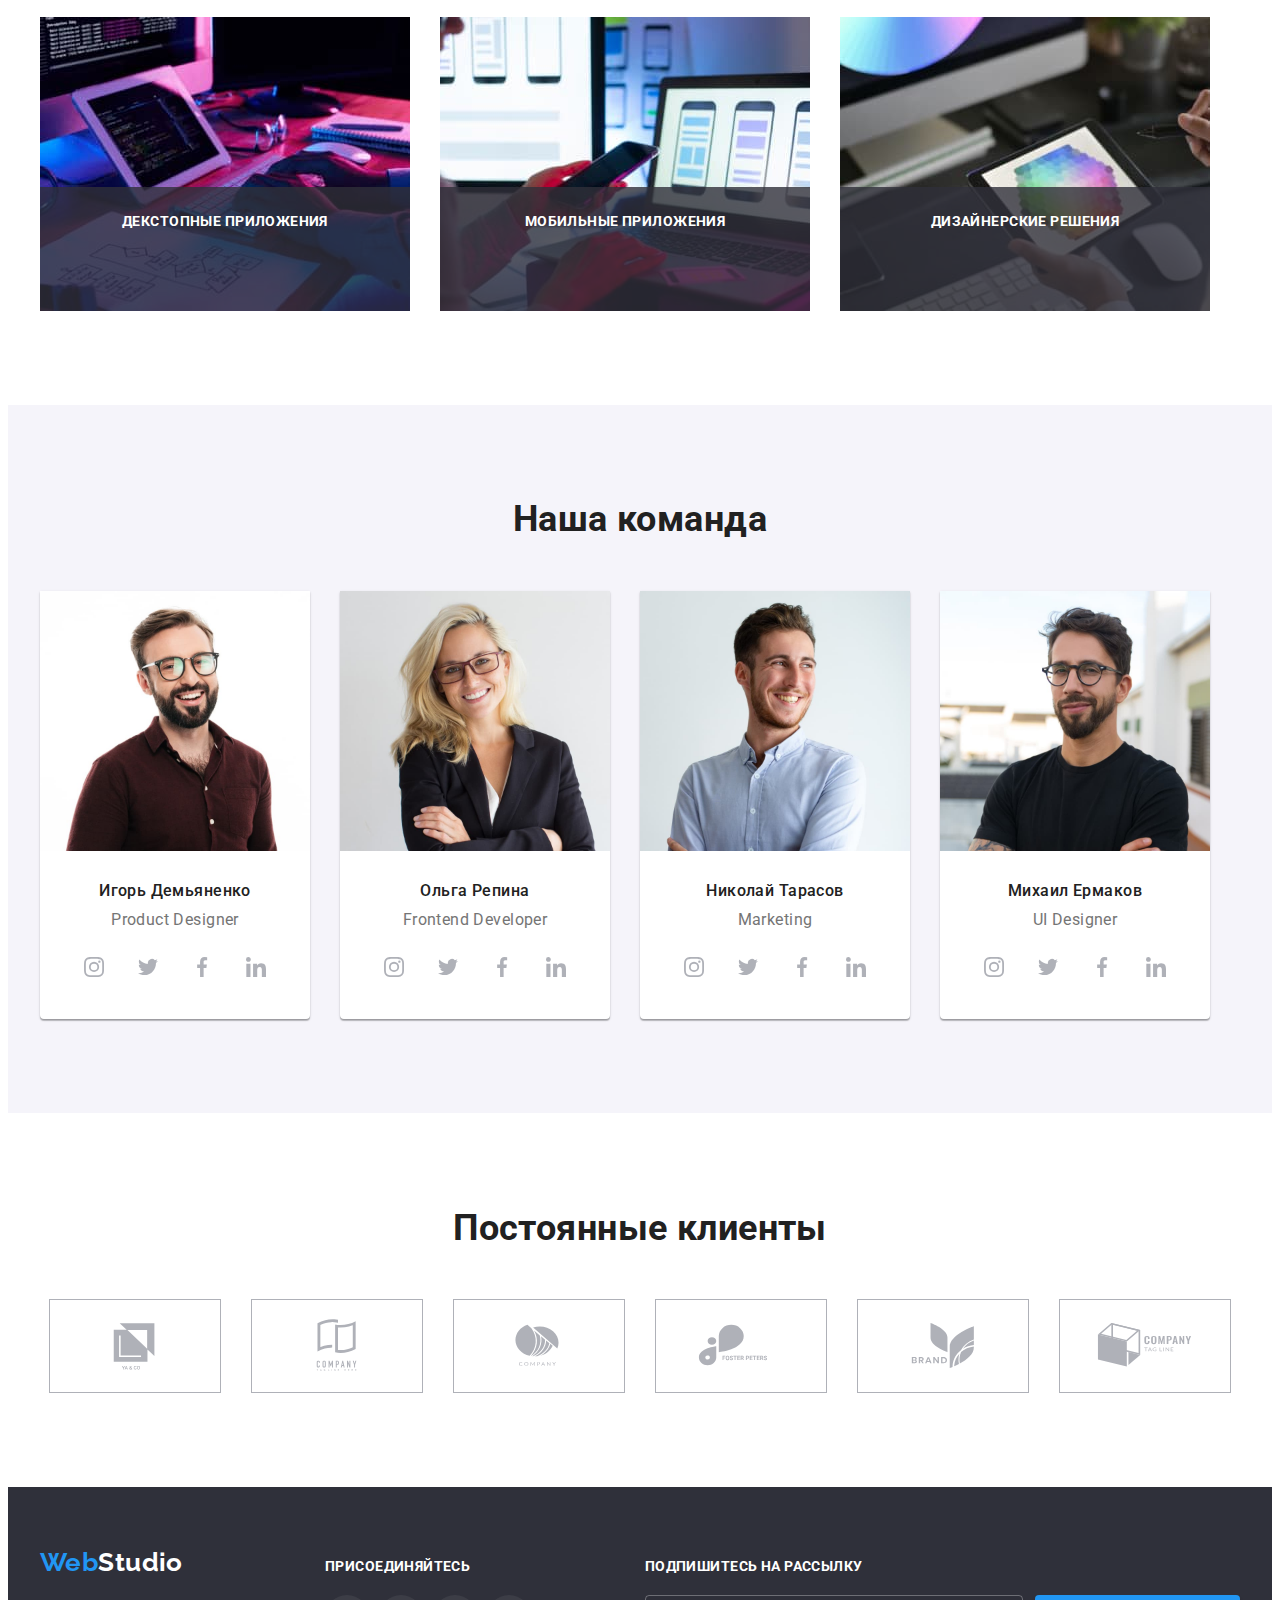
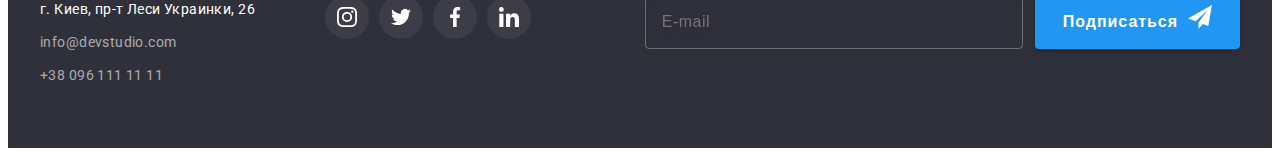
==== commit f0a82a05: "doing" ====
--- a/index.html
+++ b/index.html
@@ -18,7 +18,8 @@
 			crossorigin="anonymous"
 			referrerpolicy="no-referrer"
 		/>
-		<link rel="stylesheet" href="./css/styles.css" />
+		<!-- <link rel="stylesheet" href="./css/styles.css" /> -->
+		<link rel="stylesheet" href="./css/main.min.css" />
 	</head>
 	<body>
 		<!-- шапка -->
@@ -56,56 +57,56 @@
 			<!-- герой -->
 			<section class="banner">
 				<div class="container">
-					<h1 class="banner-title">Эффективные решения для вашего бизнеса</h1>
-					<button type="button" class="main-button" data-modal-open>Заказать услугу</button>
+					<h1 class="banner_title">Эффективные решения для вашего бизнеса</h1>
+					<button type="button" class="banner_button" data-modal-open>Заказать услугу</button>
 				</div>
 			</section>
 			<!-- особенности -->
-			<section class="peculiarities">
+			<section class="features">
 				<div class="container">
 					<h2 class="visually-hidden">Особенности</h2>
-					<ul class="pec-list list">
-						<li>
-							<div class="features-pic">
-								<svg class="feature-icon" width="70" height="70">
+					<ul class="features_list list">
+						<li>
+							<div class="features_icon">
+								<svg width="70" height="70">
 									<use href="./images/symbol-defs.svg#icon-antenna"></use>
 								</svg>
 							</div>
-							<h3 class="pec-list-title">Внимание к деталям</h3>
-							<p class="pec-list-text">
+							<h3 class="features_title">Внимание к деталям</h3>
+							<p class="features_text">
 								Идейные соображения, а также начало повседневной работы по формированию позиции.
 							</p>
 						</li>
 						<li>
-							<div class="features-pic">
-								<svg class="feature-icon" width="70" height="70">
+							<div class="features_icon">
+								<svg width="70" height="70">
 									<use href="./images/symbol-defs.svg#icon-clock"></use>
 								</svg>
 							</div>
-							<h3 class="pec-list-title">Пунктуальность</h3>
-							<p class="pec-list-text">
+							<h3 class="features_title">Пунктуальность</h3>
+							<p class="features_text">
 								Задача организации, в особенности же рамки и место обучения кадров влечет за собой.
 							</p>
 						</li>
 						<li>
-							<div class="features-pic">
-								<svg class="feature-icon" width="70" height="70">
+							<div class="features_icon">
+								<svg width="70" height="70">
 									<use href="./images/symbol-defs.svg#icon-diagram"></use>
 								</svg>
 							</div>
-							<h3 class="pec-list-title">Планирование</h3>
-							<p class="pec-list-text">
+							<h3 class="features_title">Планирование</h3>
+							<p class="features_text">
 								Равным образом консультация с широким активом в значительной степени обуславливает.
 							</p>
 						</li>
 						<li>
-							<div class="features-pic">
-								<svg class="feature-icon" width="70" height="70">
+							<div class="features_icon">
+								<svg width="70" height="70">
 									<use href="./images/symbol-defs.svg#icon-astronaut"></use>
 								</svg>
 							</div>
-							<h3 class="pec-list-title">Современные технологии</h3>
-							<p class="pec-list-text">Значимость этих проблем настолько очевидна, что реализация плановых заданий.</p>
+							<h3 class="features_title">Современные технологии</h3>
+							<p class="features_text">Значимость этих проблем настолько очевидна, что реализация плановых заданий.</p>
 						</li>
 					</ul>
 				</div>
@@ -113,29 +114,29 @@
 			<!-- чем мы занимаемся -->
 			<section class="doing">
 				<div class="container">
-					<h2 class="doing-title">Чем мы занимаемся</h2>
-					<ul class="doig-list list">
-						<li>
-							<div class="doing-img">
+					<h2 class="doing_title">Чем мы занимаемся</h2>
+					<ul class="doing_list list">
+						<li>
+							<div class="doing_img">
 								<img src="./images/box1.jpg" alt="декстопные приложения" width="370" />
-								<div class="doing-overlay">
-									<p class="doing-text">Декстопные приложения</p>
+								<div class="doing_overlay">
+									<p class="doing_text">Декстопные приложения</p>
 								</div>
 							</div>
 						</li>
 						<li>
-							<div class="doing-img">
+							<div class="doing_img">
 								<img src="./images/box2.jpg" alt=" приложения" width="370" />
-								<div class="doing-overlay">
-									<p class="doing-text">Мобильные приложения</p>
+								<div class="doing_overlay">
+									<p class="doing_text">Мобильные приложения</p>
 								</div>
 							</div>
 						</li>
 						<li>
-							<div class="doing-img">
+							<div class="doing_img">
 								<img src="./images/box3.jpg" alt="дизайнерские решения" width="370" />
-								<div class="doing-overlay">
-									<p class="doing-text">Дизайнерские решения</p>
+								<div class="doing_overlay">
+									<p class="doing_text">Дизайнерские решения</p>
 								</div>
 							</div>
 						</li>
@@ -145,38 +146,38 @@
 			<!-- наша команда -->
 			<section class="team section">
 				<div class="container">
-					<h2 class="team-title">Наша команда</h2>
-					<ul class="team-list list">
-						<li class="team-card">
-							<img class="team-photo" src="./images/photo1.jpg" alt="Игорь Демьяненко" width="270" height="260" />
-							<div class="team-desk">
-								<h3 class="card-title">Игорь Демьяненко</h3>
-								<p class="card-text" lang="en">Product Designer</p>
-								<ul class="team-contacts list">
-									<li class="team-contacts-item">
-										<a href="" class="team-contacts-link link">
-											<svg class="team-contacts-icon" width="20" height="20">
+					<h2 class="team_title">Наша команда</h2>
+					<ul class="team_list list">
+						<li class="team_card">
+							<img class="card_photo" src="./images/photo1.jpg" alt="Игорь Демьяненко" width="270" height="260" />
+							<div class="card_desk">
+								<h3 class="card_title">Игорь Демьяненко</h3>
+								<p class="card_text" lang="en">Product Designer</p>
+								<ul class="card_contacts list">
+									<li class="contacts_item">
+										<a href="" class="contacts_link link">
+											<svg class="contacts_icon" width="20" height="20">
 												<use href="./images/symbol-defs.svg#icon-instagram"></use>
 											</svg>
 										</a>
 									</li>
-									<li class="team-contacts-item">
-										<a href="" class="team-contacts-link link">
-											<svg class="team-contacts-icon" width="20" height="20">
+									<li class="contacts_item">
+										<a href="" class="contacts_link link">
+											<svg class="contacts_icon" width="20" height="20">
 												<use href="./images/symbol-defs.svg#icon-twitter"></use>
 											</svg>
 										</a>
 									</li>
-									<li class="team-contacts-item">
-										<a href="" class="team-contacts-link link">
-											<svg class="team-contacts-icon" width="20" height="20">
+									<li class="contacts_item">
+										<a href="" class="contacts_link link">
+											<svg class="contacts_icon" width="20" height="20">
 												<use href="./images/symbol-defs.svg#icon-facebook"></use>
 											</svg>
 										</a>
 									</li>
-									<li class="team-contacts-item">
-										<a href="" class="team-contacts-link link">
-											<svg class="team-contacts-icon" width="20" height="20">
+									<li class="contacts_item">
+										<a href="" class="contacts_link link">
+											<svg class="contacts_icon" width="20" height="20">
 												<use href="./images/symbol-defs.svg#icon-linkedin"></use>
 											</svg>
 										</a>
@@ -184,36 +185,36 @@
 								</ul>
 							</div>
 						</li>
-						<li class="team-card">
-							<img class="team-photo" src="./images/photo2.jpg" alt="Ольга Репина" width="270" height="260" />
-							<div class="team-desk">
-								<h3 class="card-title">Ольга Репина</h3>
-								<p class="card-text" lang="en">Frontend Developer</p>
-								<ul class="team-contacts list">
-									<li class="team-contacts-item">
-										<a href="" class="team-contacts-link link">
-											<svg class="team-contacts-icon" width="20" height="20">
+						<li class="team_card">
+							<img class="card_photo" src="./images/photo2.jpg" alt="Ольга Репина" width="270" height="260" />
+							<div class="card_desk">
+								<h3 class="card_title">Ольга Репина</h3>
+								<p class="card_text" lang="en">Frontend Developer</p>
+								<ul class="card_contacts list">
+									<li class="contacts_item">
+										<a href="" class="contacts_link link">
+											<svg class="contacts_icon" width="20" height="20">
 												<use href="./images/symbol-defs.svg#icon-instagram"></use>
 											</svg>
 										</a>
 									</li>
-									<li class="team-contacts-item">
-										<a href="" class="team-contacts-link link">
-											<svg class="team-contacts-icon" width="20" height="20">
+									<li class="contacts_item">
+										<a href="" class="contacts_link link">
+											<svg class="contacts_icon" width="20" height="20">
 												<use href="./images/symbol-defs.svg#icon-twitter"></use>
 											</svg>
 										</a>
 									</li>
-									<li class="team-contacts-item">
-										<a href="" class="team-contacts-link link">
-											<svg class="team-contacts-icon" width="20" height="20">
+									<li class="contacts_item">
+										<a href="" class="contacts_link link">
+											<svg class="contacts_icon" width="20" height="20">
 												<use href="./images/symbol-defs.svg#icon-facebook"></use>
 											</svg>
 										</a>
 									</li>
-									<li class="team-contacts-item">
-										<a href="" class="team-contacts-link link">
-											<svg class="team-contacts-icon" width="20" height="20">
+									<li class="contacts_item">
+										<a href="" class="contacts_link link">
+											<svg class="contacts_icon" width="20" height="20">
 												<use href="./images/symbol-defs.svg#icon-linkedin"></use>
 											</svg>
 										</a>
@@ -221,36 +222,36 @@
 								</ul>
 							</div>
 						</li>
-						<li class="team-card">
-							<img class="team-photo" src="./images/photo3.jpg" alt="Николай Тарасов" width="270" height="260" />
-							<div class="team-desk">
-								<h3 class="card-title">Николай Тарасов</h3>
-								<p class="card-text" lang="en">Marketing</p>
-								<ul class="team-contacts list">
-									<li class="team-contacts-item">
-										<a href="" class="team-contacts-link link">
-											<svg class="team-contacts-icon" width="20" height="20">
+						<li class="team_card">
+							<img class="card_photo" src="./images/photo3.jpg" alt="Николай Тарасов" width="270" height="260" />
+							<div class="card_desk">
+								<h3 class="card_title">Николай Тарасов</h3>
+								<p class="card_text" lang="en">Marketing</p>
+								<ul class="card_contacts list">
+									<li class="contacts_item">
+										<a href="" class="contacts_link link">
+											<svg class="contacts_icon" width="20" height="20">
 												<use href="./images/symbol-defs.svg#icon-instagram"></use>
 											</svg>
 										</a>
 									</li>
-									<li class="team-contacts-item">
-										<a href="" class="team-contacts-link link">
-											<svg class="team-contacts-icon" width="20" height="20">
+									<li class="contacts_item">
+										<a href="" class="contacts_link link">
+											<svg class="contacts_icon" width="20" height="20">
 												<use href="./images/symbol-defs.svg#icon-twitter"></use>
 											</svg>
 										</a>
 									</li>
-									<li class="team-contacts-item">
-										<a href="" class="team-contacts-link link">
-											<svg class="team-contacts-icon" width="20" height="20">
+									<li class="contacts_item">
+										<a href="" class="contacts_link link">
+											<svg class="contacts_icon" width="20" height="20">
 												<use href="./images/symbol-defs.svg#icon-facebook"></use>
 											</svg>
 										</a>
 									</li>
-									<li class="team-contacts-item">
-										<a href="" class="team-contacts-link link">
-											<svg class="team-contacts-icon" width="20" height="20">
+									<li class="contacts_item">
+										<a href="" class="contacts_link link">
+											<svg class="contacts_icon" width="20" height="20">
 												<use href="./images/symbol-defs.svg#icon-linkedin"></use>
 											</svg>
 										</a>
@@ -258,36 +259,36 @@
 								</ul>
 							</div>
 						</li>
-						<li class="team-card">
-							<img class="team-photo" src="./images/photo4.jpg" alt="Михаил Ермаков" width="270" height="260" />
-							<div class="team-desk">
-								<h3 class="card-title">Михаил Ермаков</h3>
-								<p class="card-text" lang="en">UI Designer</p>
-								<ul class="team-contacts list">
-									<li class="team-contacts-item">
-										<a href="" class="team-contacts-link link">
-											<svg class="team-contacts-icon" width="20" height="20">
+						<li class="team_card">
+							<img class="card_photo" src="./images/photo4.jpg" alt="Михаил Ермаков" width="270" height="260" />
+							<div class="card_desk">
+								<h3 class="card_title">Михаил Ермаков</h3>
+								<p class="card_text" lang="en">UI Designer</p>
+								<ul class="card_contacts list">
+									<li class="contacts_item">
+										<a href="" class="contacts_link link">
+											<svg class="contacts_icon" width="20" height="20">
 												<use href="./images/symbol-defs.svg#icon-instagram"></use>
 											</svg>
 										</a>
 									</li>
-									<li class="team-contacts-item">
-										<a href="" class="team-contacts-link link">
-											<svg class="team-contacts-icon" width="20" height="20">
+									<li class="contacts_item">
+										<a href="" class="contacts_link link">
+											<svg class="contacts_icon" width="20" height="20">
 												<use href="./images/symbol-defs.svg#icon-twitter"></use>
 											</svg>
 										</a>
 									</li>
-									<li class="team-contacts-item">
-										<a href="" class="team-contacts-link link">
-											<svg class="team-contacts-icon" width="20" height="20">
+									<li class="contacts_item">
+										<a href="" class="contacts_link link">
+											<svg class="contacts_icon" width="20" height="20">
 												<use href="./images/symbol-defs.svg#icon-facebook"></use>
 											</svg>
 										</a>
 									</li>
-									<li class="team-contacts-item">
-										<a href="" class="team-contacts-link link">
-											<svg class="team-contacts-icon" width="20" height="20">
+									<li class="contacts_item">
+										<a href="" class="contacts_link link">
+											<svg class="contacts_icon" width="20" height="20">
 												<use href="./images/symbol-defs.svg#icon-linkedin"></use>
 											</svg>
 										</a>
--- a/css/main.min.css
+++ b/css/main.min.css
@@ -0,0 +1 @@
+:root{--main-title-color: #fff;--accent-color: #2196f3;--color-titles: #212121;--color-text: #757575;--color-fon: #f5f4fa;--color-fon-banner: #c4c4c4;--color-black: #000;--main-button-accent: #188ce8;--contacts-in-footer: rgba(255, 255, 255, 0.6);--color-border: #eeeeee;--color-header-line: #ececec;--color-gradient-hero: rgba(47, 48, 58, 0.4);--color-soc-icons: #afb1b8;--card-set-gap: 30px;--timing-function: cubic-bezier(0.4, 0, 0.2, 1)}h1,h2,h3,h4,h5,h6,p{margin:0}a{text-decoration:none}li{list-style:none}address{font-style:normal}body{font-family:"Roboto",sans-serif;background-color:var(--main-title-color);font-size:14px;letter-spacing:.03em;color:var(--color-titles)}.section{padding-top:94px;padding-bottom:94px}.list{padding:0;margin:0;list-style:none}.link{text-decoration:none}img{display:block;max-width:100%;height:auto}.visually-hidden{position:absolute;width:1px;height:1px;margin:-1px;border:0;padding:0;white-space:nowrap;-webkit-clip-path:inset(100%);clip-path:inset(100%);clip:rect(0 0 0 0);overflow:hidden}.container{width:1200px;padding-left:15px;padding-right:15px;margin:0 auto}button{display:block;margin:0 auto;cursor:pointer;border:none;border-radius:4px}.page-header{background-color:var(--main-title-color);border-bottom:1px solid var(--color-header-line)}.page-header .container{display:flex;align-items:center}.page-navigation{display:flex}.logo{font-family:"Raleway",sans-serif;font-style:normal;font-weight:700;font-size:26px;line-height:1.19;color:var(--accent-color);padding-top:24px;padding-bottom:25px;margin-right:93px}.color-black{color:var(--color-black)}.site-nav a{font-weight:500;line-height:1.14;letter-spacing:.02em;color:var(--color-titles);transition:color 250ms var(--timing-function);padding-bottom:32px}.site-nav a:hover,.auth-nav a:hover,.site-nav a:focus,.auth-nav a:focus{cursor:pointer;color:var(--accent-color)}.current{position:relative;color:var(--accent-color)}.site-nav{position:relative}.current::after{content:"";position:absolute;bottom:0;left:0;display:block;width:100%;height:4px;background-color:var(--accent-color);border-radius:2px}.auth-nav a{font-weight:500;line-height:1.14;letter-spacing:.02em;color:var(--color-text);transition:color 250ms var(--timing-function)}.site-nav{display:flex;padding-top:32px;padding-bottom:32px;margin:0 auto;gap:50px}.auth-nav{display:flex;margin-left:auto;gap:50px}.header-icon{fill:currentColor}.header-envelope,.header-smartphone{display:flex;align-items:center;justify-content:center;gap:10px}.banner{background-color:var(--color-fon-banner);padding-top:200px;padding-bottom:200px;height:600px;max-width:1600px;margin-left:auto;margin-right:auto;background-image:linear-gradient(var(--color-gradient-hero), var(--color-gradient-hero)),url(../images/hero.jpg);background-repeat:no-repeat;background-position:center;background-size:cover}.banner_title{margin-top:0;margin-bottom:30px;margin-left:auto;margin-right:auto;font-weight:900;font-size:44px;line-height:1.36;text-align:center;letter-spacing:.06em;text-transform:uppercase;color:var(--main-title-color);max-width:696px}.banner_button{font-weight:700;font-size:16px;line-height:1.88;display:flex;align-items:center;padding:10px 32px;cursor:pointer;letter-spacing:.06em;color:var(--main-title-color);background-color:var(--accent-color);border-radius:4px;margin-left:auto;margin-right:auto;transition:color 250ms var(--timing-function),background-color 250ms var(--timing-function)}.banner_button:hover,.banner_button:focus{color:var(--main-title-color);background-color:var(--main-button-accent)}.features{padding-top:94px;padding-bottom:94px}.features_list{display:flex;gap:30px;background-color:var(--main-title-color)}.features_icon{width:270px;height:120px;background:var(--color-fon);border-radius:4px;margin-bottom:30px;display:flex;align-items:center;justify-content:center}.features_title{font-weight:700;font-size:14px;line-height:1.14;text-transform:uppercase;color:var(--color-titles);margin-top:0;margin-bottom:10px}.features_text{font-weight:400;line-height:1.7;color:var(--color-text)}.doing{background-color:var(--main-title-color);padding-bottom:94px}.doing_title{margin-bottom:50px;font-weight:700;font-size:36px;line-height:1.16;text-align:center;color:var(--color-titles)}.doing_list{display:flex;gap:30px}.doing_list_img{position:relative}.doing_list_overlay{position:absolute;bottom:0;right:0;width:370px;height:70px;padding-top:27px;padding-bottom:27px;background:rgba(47,48,58,.8)}.doing_list_text{font-weight:700;font-size:14px;line-height:1.14;text-align:center;letter-spacing:.03em;text-transform:uppercase;color:var(--main-title-color)}.doing_list .doing_img{position:relative}.doing_list .doing_overlay{position:absolute;bottom:0;right:0;width:370px;height:70px;padding-top:27px;padding-bottom:27px;background:rgba(47,48,58,.8)}.doing_list .doing_text{font-weight:700;font-size:14px;line-height:1.14;text-align:center;letter-spacing:.03em;text-transform:uppercase;color:var(--main-title-color)}.team{background-color:var(--color-fon)}.team_title{margin-bottom:50px;font-weight:700;font-size:36px;line-height:1.16;text-align:center;color:var(--color-titles)}.team_list{display:flex;gap:30px}.team_card{background-color:var(--main-title-color);box-shadow:0px 1px 3px rgba(0,0,0,.12),0px 1px 1px rgba(0,0,0,.14),0px 2px 1px rgba(0,0,0,.2);border-radius:0px 0px 4px 4px}.card_desk{text-align:center;padding:30px 0}.card_title{margin-bottom:10px;font-weight:500;font-size:16px;line-height:1.2;color:var(--color-titles)}.card_text{font-weight:400;font-size:16px;line-height:1.2;color:var(--color-text);margin-bottom:16px}.card_contacts{display:flex;justify-content:center;gap:10px}.contacts_link{width:44px;height:44px;border-radius:50%;background-color:var(--main-title-color);display:flex;align-items:center;justify-content:center;color:var(--color-soc-icons);transition:background-color 250ms var(--timing-function)}.contacts_icon{fill:currentColor;transition:color 250ms var(--timing-function)}.contacts_link:hover,.contacts_link:focus{background-color:var(--accent-color);color:var(--main-title-color)}.clients-title{margin-bottom:50px;font-weight:700;font-size:36px;line-height:42px;text-align:center;color:var(--color-titles)}.clients-list{display:flex;justify-content:center;gap:30px}.clients-logo-link{width:170px;height:92px;border:1px solid var(--color-soc-icons);display:flex;align-items:center;justify-content:center;color:var(--color-soc-icons);transition:color 250ms var(--timing-function)}.clients-logo-link:hover,.clients-logo-link:focus{border:1px solid var(--accent-color);border-radius:4px;color:var(--accent-color)}.clients-logo-icon{fill:currentColor}.footer{background-color:#2f303a;padding-top:60px;padding-bottom:60px}.logo-footer{font-family:"Raleway",sans-serif;display:block;font-style:normal;font-weight:700;font-size:26px;line-height:1.19;color:var(--accent-color);margin-bottom:20px}.color-white{color:var(--main-title-color)}.position{display:flex;align-items:baseline}.footer-contacts{margin-right:70px}.address{font-weight:400;line-height:1.7;font-style:normal}.adress-item:not(:last-child){margin-bottom:9px}.adr{color:var(--main-title-color);line-height:1.71}.mail,.tel{color:var(--contacts-in-footer);line-height:1.71}address a{transition:color 250ms var(--timing-function)}address a address a:hover,address a address a:focus{color:var(--accent-color)}.add{font-weight:700;font-size:14px;line-height:1.14;letter-spacing:.03em;text-transform:uppercase;color:var(--main-title-color);margin-bottom:20px;display:block}.sotial-list{display:flex;justify-content:center;gap:10px}.sotial-links{fill:var(--main-title-color);width:44px;height:44px;border-radius:50%;background-color:rgba(255,255,255,.062745098);display:flex;align-items:center;justify-content:center;transition:background-color 250ms var(--timing-function)}.sotial-links .sotial-links:hover,.sotial-links .sotial-links:focus{background-color:var(--accent-color)}.footer-sub{margin-left:auto}.footer-sub .subscribe{display:block;font-weight:700;font-size:14px;line-height:1.14;letter-spacing:.03em;text-transform:uppercase;margin-bottom:20px;color:var(--main-title-color)}.subscribe-form{display:flex;gap:12px}.subscribe-input{width:358px;height:50px;border:1px solid rgba(255,255,255,.3);filter:drop-shadow(0px 4px 4px rgba(0, 0, 0, 0.15));border-radius:4px;padding-left:16px;background-color:rgba(0,0,0,0);font-weight:400;font-size:16px;line-height:1.25;display:flex;align-items:center;letter-spacing:.03em;color:rgba(255,255,255,.6)}.subscribe-input .subscribe-input::-moz-placeholder{font-weight:400;font-size:16px;line-height:1.25;display:flex;align-items:center;letter-spacing:.03em;color:rgba(255,255,255,.6)}.subscribe-input .subscribe-input:-ms-input-placeholder{font-weight:400;font-size:16px;line-height:1.25;display:flex;align-items:center;letter-spacing:.03em;color:rgba(255,255,255,.6)}.subscribe-input .subscribe-input::placeholder{font-weight:400;font-size:16px;line-height:1.25;display:flex;align-items:center;letter-spacing:.03em;color:rgba(255,255,255,.6)}.subscribe-button{font-weight:700;font-size:16px;line-height:1.88;padding:10px 28px;letter-spacing:.06em;color:var(--main-title-color);background-color:var(--accent-color);box-shadow:0px 4px 4px rgba(0,0,0,.15);border-radius:4px;margin-left:auto;margin-right:auto;display:flex;align-items:center;justify-content:center;gap:10px}.portfolio{background-color:var(--main-title-color)}.filters button{font-family:inherit;font-weight:500;font-size:16px;line-height:1.6;letter-spacing:.03em;text-align:center;padding:6px 22px;color:var(--color-titles);background-color:var(--color-fon);border-radius:4px;transition:color 250ms var(--timing-function),background-color 250ms var(--timing-function),box-shadow 250ms var(--timing-function)}.filters button:hover,.filters button:focus,.filters button:active{color:var(--main-title-color);background-color:var(--accent-color);box-shadow:0px 3px 1px rgba(0,0,0,.1),0px 1px 2px rgba(0,0,0,.08),0px 2px 2px rgba(0,0,0,.12);border-radius:4px}.filters{display:flex;justify-content:center;padding-bottom:16px;margin-bottom:34px}.filers-item:not(:last-child){margin-right:8px}.filters-item{padding:6px 22px;border:1px solid var(--color-border)}.cards-list{display:flex;flex-wrap:wrap;margin-bottom:calc(-1*var(--card-set-gap));margin-left:calc(-1*var(--card-set-gap))}.cards-list>.cards-item{flex-basis:calc(33.3333333333% - var(--card-set-gap));margin-bottom:var(--card-set-gap);margin-left:var(--card-set-gap)}.card-link{display:block;transition:box-shadow 250ms var(--timing-function)}.card-link:hover,.card-link:focus{box-shadow:0px 1px 1px rgba(0,0,0,.12),0px 4px 4px rgba(0,0,0,.06),1px 4px 6px rgba(0,0,0,.16)}.card-thumb{position:relative;overflow:hidden}.card-about{position:absolute;top:0;left:0;width:100%;height:100%;padding-left:24px;padding-right:24px;padding-top:63px;padding-bottom:63px;background:rgba(33,150,243,.9);font-weight:400;font-size:18px;line-height:1.5;letter-spacing:.03em;color:#fff;transform:translateY(100%);transition:transform 250ms var(--timing-function);overflow:auto}.card-link:hover .card-about{transform:translateY(0)}.cads{font-weight:700;font-size:18px;line-height:2;letter-spacing:.06em;color:var(--color-titles);margin-bottom:4px}.cards-text{font-weight:400;font-size:16px;line-height:1.9;color:var(--color-text)}.card-content{padding:20px 24px;border:1px solid var(--color-border);border-top:none}.backdrop{position:fixed;top:0;width:100%;height:100%;background-color:rgba(0,0,0,.2);transition:opacity 250ms var(--timing-function),visibility 250ms}.modal{position:absolute;top:50%;left:50%;width:528px;min-height:581px;background-color:var(--main-title-color);padding:40px;box-shadow:0px 1px 3px rgba(0,0,0,.12),0px 1px 1px rgba(0,0,0,.14),0px 2px 1px rgba(0,0,0,.2);border-radius:4px;transform:translate(-50%, -50%) scale(1);transition:transform 250ms var(--timing-function)}.backdrop.is-hidden .modal{transform:translate(-50%, -50%) scale(0)}.close{position:absolute;top:8px;right:8px;width:30px;height:30px;border:1px solid rgba(0,0,0,.1);border-radius:50%;background-color:rgba(0,0,0,0);display:flex;justify-content:center;align-items:center}.icon-close{transition:fill 250ms var(--timing-function)}.close:hover,.close:focus{fill:var(--accent-color)}.is-hidden{opacity:0;visibility:hidden;pointer-events:none}.no-scroll{overflow:hidden}.modal-title{font-weight:700;font-size:20px;line-height:1.15;text-align:center;letter-spacing:.03em;margin-bottom:12px;background-color:var(--main-title-color);color:var(--color-titles)}.input-field{margin-bottom:10px}.input-field-coment{margin-bottom:20px}.input-field-che{margin-bottom:30px}.input-wrap{position:relative}.form-input{width:100%;height:40px;border:1px solid rgba(33,33,33,.2);border-radius:4px;padding-left:42px;transition:border 250ms var(--timing-function)}.form-input:focus,.form-input:hover{outline-color:var(--accent-color)}.input-icon{position:absolute;top:50%;left:12px;transform:translateY(-50%);transition:fill 250ms var(--timing-function)}.form-input:focus+.input-icon{fill:var(--accent-color)}.input-title{font-weight:400;font-size:12px;line-height:1.16;letter-spacing:.01em;display:block;margin-bottom:4px;color:var(--color-text)}.modal-text{width:100%;height:120px;padding:12px 16px;margin-bottom:20px;border:1px solid rgba(33,33,33,.2);border-radius:4px;resize:none}.modal-text::-moz-placeholder{font-weight:400;font-size:12px;line-height:1.16;letter-spacing:.01em;color:rgba(117,117,117,.5)}.modal-text:-ms-input-placeholder{font-weight:400;font-size:12px;line-height:1.16;letter-spacing:.01em;color:rgba(117,117,117,.5)}.modal-text::placeholder{font-weight:400;font-size:12px;line-height:1.16;letter-spacing:.01em;color:rgba(117,117,117,.5)}.checkbox-text{font-weight:400;font-size:14px;line-height:1.71;letter-spacing:.03em;margin-bottom:30px;color:var(--color-text);display:flex;justify-content:center;align-items:center}.dogovor{color:var(--accent-color);text-decoration:underline}.checkbox-text span{width:16px;height:15px;border:2px solid var(--color-titles);border-radius:3px;margin-right:8.38px;display:flex;align-items:center;justify-content:center;transition:background-color 250ms var(--timing-function),border-color 250ms var(--timing-function)}.checked-icon{fill:rgba(0,0,0,0);transition:fill 250ms var(--timing-function)}.input-check:checked+.checkbox-text span{background-color:var(--accent-color);border-color:var(--accent-color)}.input-check:checked+.checkbox-text .checked-icon{fill:var(--main-title-color)}.modal-button{font-weight:700;font-size:16px;line-height:1.87;padding:10px 52px;display:flex;align-items:center;text-align:center;letter-spacing:.06em;color:var(--main-title-color);background:var(--accent-color);box-shadow:0px 4px 4px rgba(0,0,0,.15);border-radius:4px;margin-left:auto;margin-right:auto;transition:color 250ms var(--timing-function),background-color 250ms var(--timing-function)}.modal-button:hover,.modal-button:focus{color:var(--main-title-color);background-color:var(--main-button-accent)}/*# sourceMappingURL=main.min.css.map */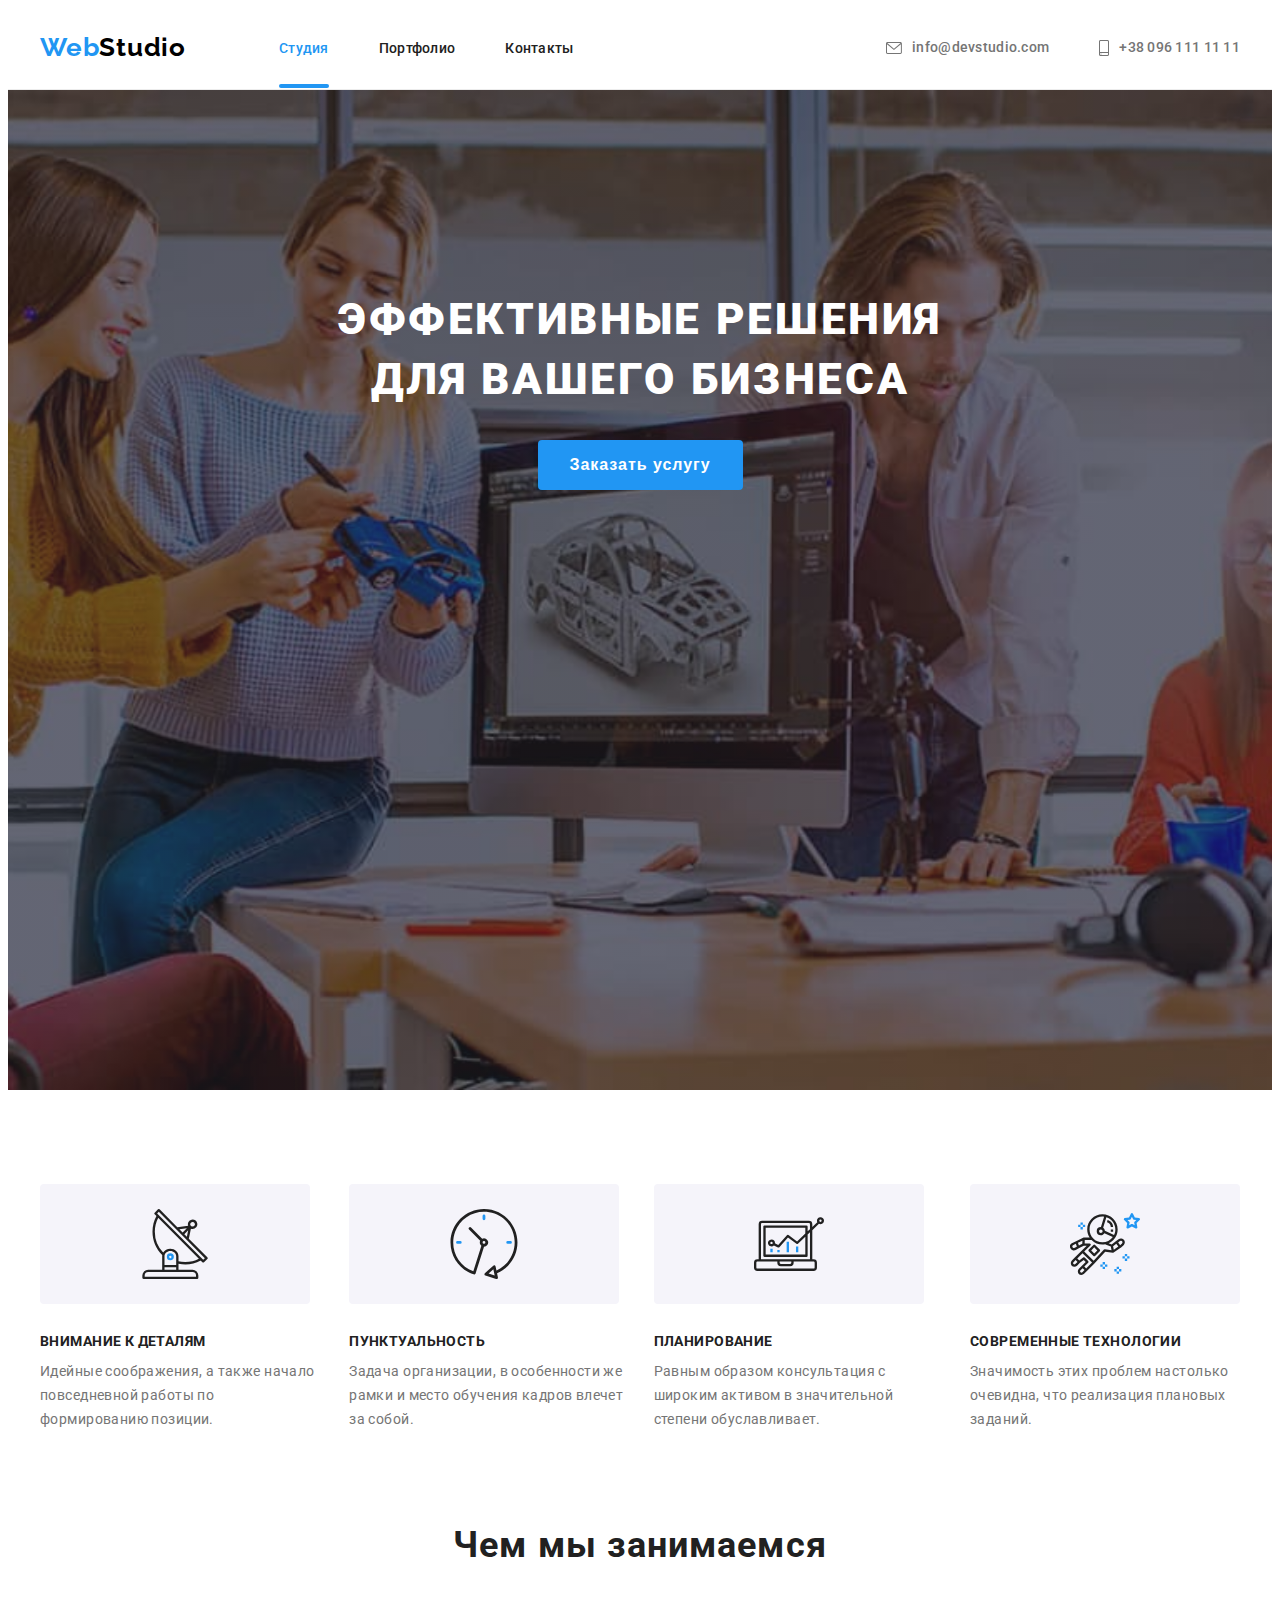
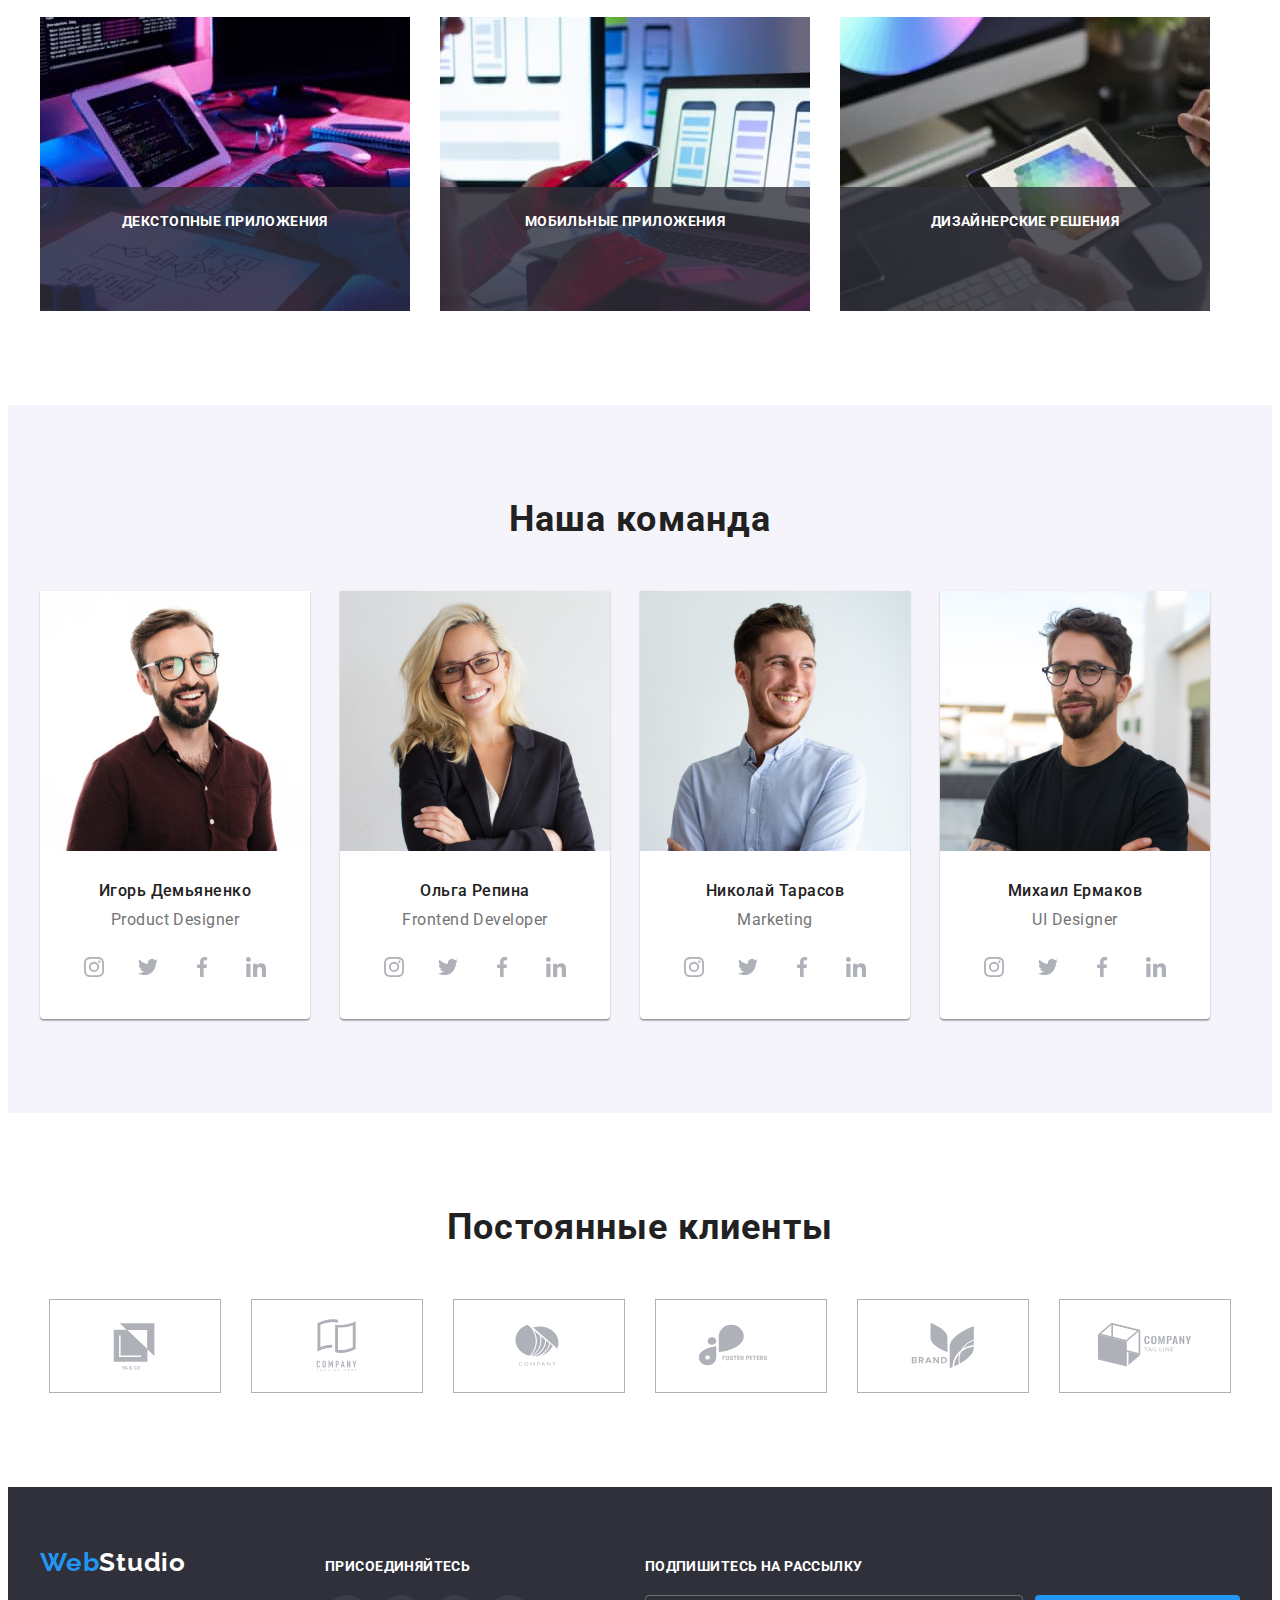
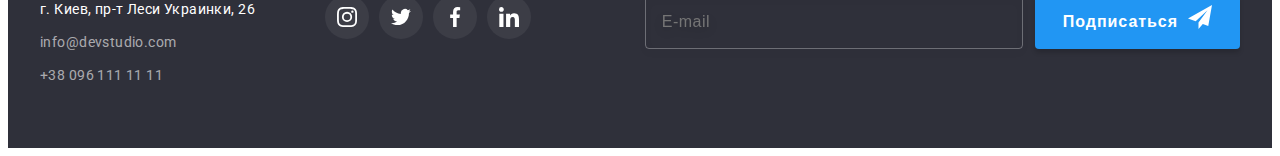
==== commit 89a0ba88: "add mixins" ====
--- a/index.html
+++ b/index.html
@@ -28,9 +28,9 @@
 				<nav class="page-navigation">
 					<a href="./index.html" class="logo" lang="en">Web<span class="color-black">Studio</span></a>
 					<ul class="site-nav list">
-						<li class="site-nav-item"><a class="current" href="./index.html">Студия</a></li>
-						<li class="site-nav-item"><a href="./portfolio.html">Портфолио</a></li>
-						<li class="site-nav-item"><a href="">Контакты</a></li>
+						<li class="site-nav-item"><a class="site-nav-link current" href="./index.html">Студия</a></li>
+						<li class="site-nav-item"><a class="site-nav-link" href="./portfolio.html">Портфолио</a></li>
+						<li class="site-nav-item"><a class="site-nav-link" href="">Контакты</a></li>
 					</ul>
 				</nav>
 				<ul class="auth-nav list">
@@ -57,56 +57,56 @@
 			<!-- герой -->
 			<section class="banner">
 				<div class="container">
-					<h1 class="banner_title">Эффективные решения для вашего бизнеса</h1>
-					<button type="button" class="banner_button" data-modal-open>Заказать услугу</button>
+					<h1 class="banner__title">Эффективные решения для вашего бизнеса</h1>
+					<button type="button" class="banner__button" data-modal-open>Заказать услугу</button>
 				</div>
 			</section>
 			<!-- особенности -->
 			<section class="features">
 				<div class="container">
 					<h2 class="visually-hidden">Особенности</h2>
-					<ul class="features_list list">
-						<li>
-							<div class="features_icon">
+					<ul class="features__list list">
+						<li>
+							<div class="features__icon">
 								<svg width="70" height="70">
 									<use href="./images/symbol-defs.svg#icon-antenna"></use>
 								</svg>
 							</div>
-							<h3 class="features_title">Внимание к деталям</h3>
-							<p class="features_text">
+							<h3 class="features__title">Внимание к деталям</h3>
+							<p class="features__text">
 								Идейные соображения, а также начало повседневной работы по формированию позиции.
 							</p>
 						</li>
 						<li>
-							<div class="features_icon">
+							<div class="features__icon">
 								<svg width="70" height="70">
 									<use href="./images/symbol-defs.svg#icon-clock"></use>
 								</svg>
 							</div>
-							<h3 class="features_title">Пунктуальность</h3>
-							<p class="features_text">
+							<h3 class="features__title">Пунктуальность</h3>
+							<p class="features__text">
 								Задача организации, в особенности же рамки и место обучения кадров влечет за собой.
 							</p>
 						</li>
 						<li>
-							<div class="features_icon">
+							<div class="features__icon">
 								<svg width="70" height="70">
 									<use href="./images/symbol-defs.svg#icon-diagram"></use>
 								</svg>
 							</div>
-							<h3 class="features_title">Планирование</h3>
-							<p class="features_text">
+							<h3 class="features__title">Планирование</h3>
+							<p class="features__text">
 								Равным образом консультация с широким активом в значительной степени обуславливает.
 							</p>
 						</li>
 						<li>
-							<div class="features_icon">
+							<div class="features__icon">
 								<svg width="70" height="70">
 									<use href="./images/symbol-defs.svg#icon-astronaut"></use>
 								</svg>
 							</div>
-							<h3 class="features_title">Современные технологии</h3>
-							<p class="features_text">Значимость этих проблем настолько очевидна, что реализация плановых заданий.</p>
+							<h3 class="features__title">Современные технологии</h3>
+							<p class="features__text">Значимость этих проблем настолько очевидна, что реализация плановых заданий.</p>
 						</li>
 					</ul>
 				</div>
@@ -114,29 +114,29 @@
 			<!-- чем мы занимаемся -->
 			<section class="doing">
 				<div class="container">
-					<h2 class="doing_title">Чем мы занимаемся</h2>
-					<ul class="doing_list list">
-						<li>
-							<div class="doing_img">
+					<h2 class="doing__title">Чем мы занимаемся</h2>
+					<ul class="doing__list list">
+						<li>
+							<div class="doing__img">
 								<img src="./images/box1.jpg" alt="декстопные приложения" width="370" />
-								<div class="doing_overlay">
-									<p class="doing_text">Декстопные приложения</p>
+								<div class="doing__overlay">
+									<p class="doing__text">Декстопные приложения</p>
 								</div>
 							</div>
 						</li>
 						<li>
-							<div class="doing_img">
+							<div class="doing__img">
 								<img src="./images/box2.jpg" alt=" приложения" width="370" />
-								<div class="doing_overlay">
-									<p class="doing_text">Мобильные приложения</p>
+								<div class="doing__overlay">
+									<p class="doing__text">Мобильные приложения</p>
 								</div>
 							</div>
 						</li>
 						<li>
-							<div class="doing_img">
+							<div class="doing__img">
 								<img src="./images/box3.jpg" alt="дизайнерские решения" width="370" />
-								<div class="doing_overlay">
-									<p class="doing_text">Дизайнерские решения</p>
+								<div class="doing__overlay">
+									<p class="doing__text">Дизайнерские решения</p>
 								</div>
 							</div>
 						</li>
@@ -146,38 +146,38 @@
 			<!-- наша команда -->
 			<section class="team section">
 				<div class="container">
-					<h2 class="team_title">Наша команда</h2>
-					<ul class="team_list list">
-						<li class="team_card">
-							<img class="card_photo" src="./images/photo1.jpg" alt="Игорь Демьяненко" width="270" height="260" />
-							<div class="card_desk">
-								<h3 class="card_title">Игорь Демьяненко</h3>
-								<p class="card_text" lang="en">Product Designer</p>
-								<ul class="card_contacts list">
-									<li class="contacts_item">
-										<a href="" class="contacts_link link">
-											<svg class="contacts_icon" width="20" height="20">
+					<h2 class="team__title">Наша команда</h2>
+					<ul class="card list">
+						<li class="card__number">
+							<img class="card__photo" src="./images/photo1.jpg" alt="Игорь Демьяненко" width="270" height="260" />
+							<div class="card__desk">
+								<h3 class="card__title">Игорь Демьяненко</h3>
+								<p class="card__text" lang="en">Product Designer</p>
+								<ul class="contacts list">
+									<li class="contacts__item">
+										<a href="" class="contacts__link link">
+											<svg class="contacts__icon" width="20" height="20">
 												<use href="./images/symbol-defs.svg#icon-instagram"></use>
 											</svg>
 										</a>
 									</li>
-									<li class="contacts_item">
-										<a href="" class="contacts_link link">
-											<svg class="contacts_icon" width="20" height="20">
+									<li class="contacts__item">
+										<a href="" class="contacts__link link">
+											<svg class="contacts__icon" width="20" height="20">
 												<use href="./images/symbol-defs.svg#icon-twitter"></use>
 											</svg>
 										</a>
 									</li>
-									<li class="contacts_item">
-										<a href="" class="contacts_link link">
-											<svg class="contacts_icon" width="20" height="20">
+									<li class="contacts__item">
+										<a href="" class="contacts__link link">
+											<svg class="contacts__icon" width="20" height="20">
 												<use href="./images/symbol-defs.svg#icon-facebook"></use>
 											</svg>
 										</a>
 									</li>
-									<li class="contacts_item">
-										<a href="" class="contacts_link link">
-											<svg class="contacts_icon" width="20" height="20">
+									<li class="contacts__item">
+										<a href="" class="contacts__link link">
+											<svg class="contacts__icon" width="20" height="20">
 												<use href="./images/symbol-defs.svg#icon-linkedin"></use>
 											</svg>
 										</a>
@@ -185,36 +185,36 @@
 								</ul>
 							</div>
 						</li>
-						<li class="team_card">
-							<img class="card_photo" src="./images/photo2.jpg" alt="Ольга Репина" width="270" height="260" />
-							<div class="card_desk">
-								<h3 class="card_title">Ольга Репина</h3>
-								<p class="card_text" lang="en">Frontend Developer</p>
-								<ul class="card_contacts list">
-									<li class="contacts_item">
-										<a href="" class="contacts_link link">
-											<svg class="contacts_icon" width="20" height="20">
+						<li class="card__number">
+							<img class="card__photo" src="./images/photo2.jpg" alt="Ольга Репина" width="270" height="260" />
+							<div class="card__desk">
+								<h3 class="card__title">Ольга Репина</h3>
+								<p class="card__text" lang="en">Frontend Developer</p>
+								<ul class="contacts list">
+									<li class="contacts__item">
+										<a href="" class="contacts__link link">
+											<svg class="contacts__icon" width="20" height="20">
 												<use href="./images/symbol-defs.svg#icon-instagram"></use>
 											</svg>
 										</a>
 									</li>
-									<li class="contacts_item">
-										<a href="" class="contacts_link link">
-											<svg class="contacts_icon" width="20" height="20">
+									<li class="contacts__item">
+										<a href="" class="contacts__link link">
+											<svg class="contacts__icon" width="20" height="20">
 												<use href="./images/symbol-defs.svg#icon-twitter"></use>
 											</svg>
 										</a>
 									</li>
-									<li class="contacts_item">
-										<a href="" class="contacts_link link">
-											<svg class="contacts_icon" width="20" height="20">
+									<li class="contacts__item">
+										<a href="" class="contacts__link link">
+											<svg class="contacts__icon" width="20" height="20">
 												<use href="./images/symbol-defs.svg#icon-facebook"></use>
 											</svg>
 										</a>
 									</li>
-									<li class="contacts_item">
-										<a href="" class="contacts_link link">
-											<svg class="contacts_icon" width="20" height="20">
+									<li class="contacts__item">
+										<a href="" class="contacts__link link">
+											<svg class="contacts__icon" width="20" height="20">
 												<use href="./images/symbol-defs.svg#icon-linkedin"></use>
 											</svg>
 										</a>
@@ -222,36 +222,36 @@
 								</ul>
 							</div>
 						</li>
-						<li class="team_card">
-							<img class="card_photo" src="./images/photo3.jpg" alt="Николай Тарасов" width="270" height="260" />
-							<div class="card_desk">
-								<h3 class="card_title">Николай Тарасов</h3>
-								<p class="card_text" lang="en">Marketing</p>
-								<ul class="card_contacts list">
-									<li class="contacts_item">
-										<a href="" class="contacts_link link">
-											<svg class="contacts_icon" width="20" height="20">
+						<li class="card__number">
+							<img class="card__photo" src="./images/photo3.jpg" alt="Николай Тарасов" width="270" height="260" />
+							<div class="card__desk">
+								<h3 class="card__title">Николай Тарасов</h3>
+								<p class="card__text" lang="en">Marketing</p>
+								<ul class="contacts list">
+									<li class="contacts__item">
+										<a href="" class="contacts__link link">
+											<svg class="contacts__icon" width="20" height="20">
 												<use href="./images/symbol-defs.svg#icon-instagram"></use>
 											</svg>
 										</a>
 									</li>
-									<li class="contacts_item">
-										<a href="" class="contacts_link link">
-											<svg class="contacts_icon" width="20" height="20">
+									<li class="contacts__item">
+										<a href="" class="contacts__link link">
+											<svg class="contacts__icon" width="20" height="20">
 												<use href="./images/symbol-defs.svg#icon-twitter"></use>
 											</svg>
 										</a>
 									</li>
-									<li class="contacts_item">
-										<a href="" class="contacts_link link">
-											<svg class="contacts_icon" width="20" height="20">
+									<li class="contacts__item">
+										<a href="" class="contacts__link link">
+											<svg class="contacts__icon" width="20" height="20">
 												<use href="./images/symbol-defs.svg#icon-facebook"></use>
 											</svg>
 										</a>
 									</li>
-									<li class="contacts_item">
-										<a href="" class="contacts_link link">
-											<svg class="contacts_icon" width="20" height="20">
+									<li class="contacts__item">
+										<a href="" class="contacts__link link">
+											<svg class="contacts__icon" width="20" height="20">
 												<use href="./images/symbol-defs.svg#icon-linkedin"></use>
 											</svg>
 										</a>
@@ -259,36 +259,36 @@
 								</ul>
 							</div>
 						</li>
-						<li class="team_card">
-							<img class="card_photo" src="./images/photo4.jpg" alt="Михаил Ермаков" width="270" height="260" />
-							<div class="card_desk">
-								<h3 class="card_title">Михаил Ермаков</h3>
-								<p class="card_text" lang="en">UI Designer</p>
-								<ul class="card_contacts list">
-									<li class="contacts_item">
-										<a href="" class="contacts_link link">
-											<svg class="contacts_icon" width="20" height="20">
+						<li class="card__number">
+							<img class="card__photo" src="./images/photo4.jpg" alt="Михаил Ермаков" width="270" height="260" />
+							<div class="card__desk">
+								<h3 class="card__title">Михаил Ермаков</h3>
+								<p class="card__text" lang="en">UI Designer</p>
+								<ul class="contacts list">
+									<li class="contacts__item">
+										<a href="" class="contacts__link link">
+											<svg class="contacts__icon" width="20" height="20">
 												<use href="./images/symbol-defs.svg#icon-instagram"></use>
 											</svg>
 										</a>
 									</li>
-									<li class="contacts_item">
-										<a href="" class="contacts_link link">
-											<svg class="contacts_icon" width="20" height="20">
+									<li class="contacts__item">
+										<a href="" class="contacts__link link">
+											<svg class="contacts__icon" width="20" height="20">
 												<use href="./images/symbol-defs.svg#icon-twitter"></use>
 											</svg>
 										</a>
 									</li>
-									<li class="contacts_item">
-										<a href="" class="contacts_link link">
-											<svg class="contacts_icon" width="20" height="20">
+									<li class="contacts__item">
+										<a href="" class="contacts__link link">
+											<svg class="contacts__icon" width="20" height="20">
 												<use href="./images/symbol-defs.svg#icon-facebook"></use>
 											</svg>
 										</a>
 									</li>
-									<li class="contacts_item">
-										<a href="" class="contacts_link link">
-											<svg class="contacts_icon" width="20" height="20">
+									<li class="contacts__item">
+										<a href="" class="contacts__link link">
+											<svg class="contacts__icon" width="20" height="20">
 												<use href="./images/symbol-defs.svg#icon-linkedin"></use>
 											</svg>
 										</a>
@@ -302,46 +302,46 @@
 			<!-- -------------------ПОСТОЯННЫЕ КЛИЕНТЫ------------ -->
 			<section class="clients section">
 				<div class="container">
-					<h2 class="clients-title">Постоянные клиенты</h2>
+					<h2 class="clients__title">Постоянные клиенты</h2>
 					<ul class="clients-list list">
-						<li class="clients-list-item">
-							<a href="" class="clients-logo-link link">
-								<svg class="clients-logo-icon" width="106" height="60">
+						<li class="clients-list__item">
+							<a href="" class="clients-list__logo link">
+								<svg class="clients-list__logo-icon" width="106" height="60">
 									<use href="./images/symbol-defs.svg#icon-Logo-1"></use>
 								</svg>
 							</a>
 						</li>
-						<li class="clients-list-item">
-							<a href="" class="clients-logo-link link">
-								<svg class="clients-logo-icon" width="106" height="60">
+						<li class="clients-list__item">
+							<a href="" class="clients-list__logo link">
+								<svg class="clients-list__logo-icon" width="106" height="60">
 									<use href="./images/symbol-defs.svg#icon-Logo-2"></use>
 								</svg>
 							</a>
 						</li>
-						<li class="clients-list-item">
-							<a href="" class="clients-logo-link link">
-								<svg class="clients-logo-icon" width="106" height="60">
+						<li class="clients-list__item">
+							<a href="" class="clients-list__logo link">
+								<svg class="clients-list__logo-icon" width="106" height="60">
 									<use href="./images/symbol-defs.svg#icon-Logo-3"></use>
 								</svg>
 							</a>
 						</li>
-						<li class="clients-list-item">
-							<a href="" class="clients-logo-link link">
-								<svg class="clients-logo-icon" width="106" height="60">
+						<li class="clients-list__item">
+							<a href="" class="clients-list__logo link">
+								<svg class="clients-list__logo-icon" width="106" height="60">
 									<use href="./images/symbol-defs.svg#icon-Logo-4"></use>
 								</svg>
 							</a>
 						</li>
-						<li class="clients-list-item">
-							<a href="" class="clients-logo-link link">
-								<svg class="clients-logo-icon" width="106" height="60">
+						<li class="clients-list__item">
+							<a href="" class="clients-list__logo link">
+								<svg class="clients-list__logo-icon" width="106" height="60">
 									<use href="./images/symbol-defs.svg#icon-Logo-5"></use>
 								</svg>
 							</a>
 						</li>
-						<li class="clients-list-item">
-							<a href="" class="clients-logo-link link">
-								<svg class="clients-logo-icon" width="106" height="60">
+						<li class="clients-list__item">
+							<a href="" class="clients-list__logo link">
+								<svg class="clients-list__logo-icon" width="106" height="60">
 									<use href="./images/symbol-defs.svg#icon-Logo-6"></use>
 								</svg>
 							</a>
--- a/css/main.min.css
+++ b/css/main.min.css
@@ -1 +1 @@
-:root{--main-title-color: #fff;--accent-color: #2196f3;--color-titles: #212121;--color-text: #757575;--color-fon: #f5f4fa;--color-fon-banner: #c4c4c4;--color-black: #000;--main-button-accent: #188ce8;--contacts-in-footer: rgba(255, 255, 255, 0.6);--color-border: #eeeeee;--color-header-line: #ececec;--color-gradient-hero: rgba(47, 48, 58, 0.4);--color-soc-icons: #afb1b8;--card-set-gap: 30px;--timing-function: cubic-bezier(0.4, 0, 0.2, 1)}h1,h2,h3,h4,h5,h6,p{margin:0}a{text-decoration:none}li{list-style:none}address{font-style:normal}body{font-family:"Roboto",sans-serif;background-color:var(--main-title-color);font-size:14px;letter-spacing:.03em;color:var(--color-titles)}.section{padding-top:94px;padding-bottom:94px}.list{padding:0;margin:0;list-style:none}.link{text-decoration:none}img{display:block;max-width:100%;height:auto}.visually-hidden{position:absolute;width:1px;height:1px;margin:-1px;border:0;padding:0;white-space:nowrap;-webkit-clip-path:inset(100%);clip-path:inset(100%);clip:rect(0 0 0 0);overflow:hidden}.container{width:1200px;padding-left:15px;padding-right:15px;margin:0 auto}button{display:block;margin:0 auto;cursor:pointer;border:none;border-radius:4px}.page-header{background-color:var(--main-title-color);border-bottom:1px solid var(--color-header-line)}.page-header .container{display:flex;align-items:center}.page-navigation{display:flex}.logo{font-family:"Raleway",sans-serif;font-style:normal;font-weight:700;font-size:26px;line-height:1.19;color:var(--accent-color);padding-top:24px;padding-bottom:25px;margin-right:93px}.color-black{color:var(--color-black)}.site-nav a{font-weight:500;line-height:1.14;letter-spacing:.02em;color:var(--color-titles);transition:color 250ms var(--timing-function);padding-bottom:32px}.site-nav a:hover,.auth-nav a:hover,.site-nav a:focus,.auth-nav a:focus{cursor:pointer;color:var(--accent-color)}.current{position:relative;color:var(--accent-color)}.site-nav{position:relative}.current::after{content:"";position:absolute;bottom:0;left:0;display:block;width:100%;height:4px;background-color:var(--accent-color);border-radius:2px}.auth-nav a{font-weight:500;line-height:1.14;letter-spacing:.02em;color:var(--color-text);transition:color 250ms var(--timing-function)}.site-nav{display:flex;padding-top:32px;padding-bottom:32px;margin:0 auto;gap:50px}.auth-nav{display:flex;margin-left:auto;gap:50px}.header-icon{fill:currentColor}.header-envelope,.header-smartphone{display:flex;align-items:center;justify-content:center;gap:10px}.banner{background-color:var(--color-fon-banner);padding-top:200px;padding-bottom:200px;height:600px;max-width:1600px;margin-left:auto;margin-right:auto;background-image:linear-gradient(var(--color-gradient-hero), var(--color-gradient-hero)),url(../images/hero.jpg);background-repeat:no-repeat;background-position:center;background-size:cover}.banner_title{margin-top:0;margin-bottom:30px;margin-left:auto;margin-right:auto;font-weight:900;font-size:44px;line-height:1.36;text-align:center;letter-spacing:.06em;text-transform:uppercase;color:var(--main-title-color);max-width:696px}.banner_button{font-weight:700;font-size:16px;line-height:1.88;display:flex;align-items:center;padding:10px 32px;cursor:pointer;letter-spacing:.06em;color:var(--main-title-color);background-color:var(--accent-color);border-radius:4px;margin-left:auto;margin-right:auto;transition:color 250ms var(--timing-function),background-color 250ms var(--timing-function)}.banner_button:hover,.banner_button:focus{color:var(--main-title-color);background-color:var(--main-button-accent)}.features{padding-top:94px;padding-bottom:94px}.features_list{display:flex;gap:30px;background-color:var(--main-title-color)}.features_icon{width:270px;height:120px;background:var(--color-fon);border-radius:4px;margin-bottom:30px;display:flex;align-items:center;justify-content:center}.features_title{font-weight:700;font-size:14px;line-height:1.14;text-transform:uppercase;color:var(--color-titles);margin-top:0;margin-bottom:10px}.features_text{font-weight:400;line-height:1.7;color:var(--color-text)}.doing{background-color:var(--main-title-color);padding-bottom:94px}.doing_title{margin-bottom:50px;font-weight:700;font-size:36px;line-height:1.16;text-align:center;color:var(--color-titles)}.doing_list{display:flex;gap:30px}.doing_list_img{position:relative}.doing_list_overlay{position:absolute;bottom:0;right:0;width:370px;height:70px;padding-top:27px;padding-bottom:27px;background:rgba(47,48,58,.8)}.doing_list_text{font-weight:700;font-size:14px;line-height:1.14;text-align:center;letter-spacing:.03em;text-transform:uppercase;color:var(--main-title-color)}.doing_list .doing_img{position:relative}.doing_list .doing_overlay{position:absolute;bottom:0;right:0;width:370px;height:70px;padding-top:27px;padding-bottom:27px;background:rgba(47,48,58,.8)}.doing_list .doing_text{font-weight:700;font-size:14px;line-height:1.14;text-align:center;letter-spacing:.03em;text-transform:uppercase;color:var(--main-title-color)}.team{background-color:var(--color-fon)}.team_title{margin-bottom:50px;font-weight:700;font-size:36px;line-height:1.16;text-align:center;color:var(--color-titles)}.team_list{display:flex;gap:30px}.team_card{background-color:var(--main-title-color);box-shadow:0px 1px 3px rgba(0,0,0,.12),0px 1px 1px rgba(0,0,0,.14),0px 2px 1px rgba(0,0,0,.2);border-radius:0px 0px 4px 4px}.card_desk{text-align:center;padding:30px 0}.card_title{margin-bottom:10px;font-weight:500;font-size:16px;line-height:1.2;color:var(--color-titles)}.card_text{font-weight:400;font-size:16px;line-height:1.2;color:var(--color-text);margin-bottom:16px}.card_contacts{display:flex;justify-content:center;gap:10px}.contacts_link{width:44px;height:44px;border-radius:50%;background-color:var(--main-title-color);display:flex;align-items:center;justify-content:center;color:var(--color-soc-icons);transition:background-color 250ms var(--timing-function)}.contacts_icon{fill:currentColor;transition:color 250ms var(--timing-function)}.contacts_link:hover,.contacts_link:focus{background-color:var(--accent-color);color:var(--main-title-color)}.clients-title{margin-bottom:50px;font-weight:700;font-size:36px;line-height:42px;text-align:center;color:var(--color-titles)}.clients-list{display:flex;justify-content:center;gap:30px}.clients-logo-link{width:170px;height:92px;border:1px solid var(--color-soc-icons);display:flex;align-items:center;justify-content:center;color:var(--color-soc-icons);transition:color 250ms var(--timing-function)}.clients-logo-link:hover,.clients-logo-link:focus{border:1px solid var(--accent-color);border-radius:4px;color:var(--accent-color)}.clients-logo-icon{fill:currentColor}.footer{background-color:#2f303a;padding-top:60px;padding-bottom:60px}.logo-footer{font-family:"Raleway",sans-serif;display:block;font-style:normal;font-weight:700;font-size:26px;line-height:1.19;color:var(--accent-color);margin-bottom:20px}.color-white{color:var(--main-title-color)}.position{display:flex;align-items:baseline}.footer-contacts{margin-right:70px}.address{font-weight:400;line-height:1.7;font-style:normal}.adress-item:not(:last-child){margin-bottom:9px}.adr{color:var(--main-title-color);line-height:1.71}.mail,.tel{color:var(--contacts-in-footer);line-height:1.71}address a{transition:color 250ms var(--timing-function)}address a address a:hover,address a address a:focus{color:var(--accent-color)}.add{font-weight:700;font-size:14px;line-height:1.14;letter-spacing:.03em;text-transform:uppercase;color:var(--main-title-color);margin-bottom:20px;display:block}.sotial-list{display:flex;justify-content:center;gap:10px}.sotial-links{fill:var(--main-title-color);width:44px;height:44px;border-radius:50%;background-color:rgba(255,255,255,.062745098);display:flex;align-items:center;justify-content:center;transition:background-color 250ms var(--timing-function)}.sotial-links .sotial-links:hover,.sotial-links .sotial-links:focus{background-color:var(--accent-color)}.footer-sub{margin-left:auto}.footer-sub .subscribe{display:block;font-weight:700;font-size:14px;line-height:1.14;letter-spacing:.03em;text-transform:uppercase;margin-bottom:20px;color:var(--main-title-color)}.subscribe-form{display:flex;gap:12px}.subscribe-input{width:358px;height:50px;border:1px solid rgba(255,255,255,.3);filter:drop-shadow(0px 4px 4px rgba(0, 0, 0, 0.15));border-radius:4px;padding-left:16px;background-color:rgba(0,0,0,0);font-weight:400;font-size:16px;line-height:1.25;display:flex;align-items:center;letter-spacing:.03em;color:rgba(255,255,255,.6)}.subscribe-input .subscribe-input::-moz-placeholder{font-weight:400;font-size:16px;line-height:1.25;display:flex;align-items:center;letter-spacing:.03em;color:rgba(255,255,255,.6)}.subscribe-input .subscribe-input:-ms-input-placeholder{font-weight:400;font-size:16px;line-height:1.25;display:flex;align-items:center;letter-spacing:.03em;color:rgba(255,255,255,.6)}.subscribe-input .subscribe-input::placeholder{font-weight:400;font-size:16px;line-height:1.25;display:flex;align-items:center;letter-spacing:.03em;color:rgba(255,255,255,.6)}.subscribe-button{font-weight:700;font-size:16px;line-height:1.88;padding:10px 28px;letter-spacing:.06em;color:var(--main-title-color);background-color:var(--accent-color);box-shadow:0px 4px 4px rgba(0,0,0,.15);border-radius:4px;margin-left:auto;margin-right:auto;display:flex;align-items:center;justify-content:center;gap:10px}.portfolio{background-color:var(--main-title-color)}.filters button{font-family:inherit;font-weight:500;font-size:16px;line-height:1.6;letter-spacing:.03em;text-align:center;padding:6px 22px;color:var(--color-titles);background-color:var(--color-fon);border-radius:4px;transition:color 250ms var(--timing-function),background-color 250ms var(--timing-function),box-shadow 250ms var(--timing-function)}.filters button:hover,.filters button:focus,.filters button:active{color:var(--main-title-color);background-color:var(--accent-color);box-shadow:0px 3px 1px rgba(0,0,0,.1),0px 1px 2px rgba(0,0,0,.08),0px 2px 2px rgba(0,0,0,.12);border-radius:4px}.filters{display:flex;justify-content:center;padding-bottom:16px;margin-bottom:34px}.filers-item:not(:last-child){margin-right:8px}.filters-item{padding:6px 22px;border:1px solid var(--color-border)}.cards-list{display:flex;flex-wrap:wrap;margin-bottom:calc(-1*var(--card-set-gap));margin-left:calc(-1*var(--card-set-gap))}.cards-list>.cards-item{flex-basis:calc(33.3333333333% - var(--card-set-gap));margin-bottom:var(--card-set-gap);margin-left:var(--card-set-gap)}.card-link{display:block;transition:box-shadow 250ms var(--timing-function)}.card-link:hover,.card-link:focus{box-shadow:0px 1px 1px rgba(0,0,0,.12),0px 4px 4px rgba(0,0,0,.06),1px 4px 6px rgba(0,0,0,.16)}.card-thumb{position:relative;overflow:hidden}.card-about{position:absolute;top:0;left:0;width:100%;height:100%;padding-left:24px;padding-right:24px;padding-top:63px;padding-bottom:63px;background:rgba(33,150,243,.9);font-weight:400;font-size:18px;line-height:1.5;letter-spacing:.03em;color:#fff;transform:translateY(100%);transition:transform 250ms var(--timing-function);overflow:auto}.card-link:hover .card-about{transform:translateY(0)}.cads{font-weight:700;font-size:18px;line-height:2;letter-spacing:.06em;color:var(--color-titles);margin-bottom:4px}.cards-text{font-weight:400;font-size:16px;line-height:1.9;color:var(--color-text)}.card-content{padding:20px 24px;border:1px solid var(--color-border);border-top:none}.backdrop{position:fixed;top:0;width:100%;height:100%;background-color:rgba(0,0,0,.2);transition:opacity 250ms var(--timing-function),visibility 250ms}.modal{position:absolute;top:50%;left:50%;width:528px;min-height:581px;background-color:var(--main-title-color);padding:40px;box-shadow:0px 1px 3px rgba(0,0,0,.12),0px 1px 1px rgba(0,0,0,.14),0px 2px 1px rgba(0,0,0,.2);border-radius:4px;transform:translate(-50%, -50%) scale(1);transition:transform 250ms var(--timing-function)}.backdrop.is-hidden .modal{transform:translate(-50%, -50%) scale(0)}.close{position:absolute;top:8px;right:8px;width:30px;height:30px;border:1px solid rgba(0,0,0,.1);border-radius:50%;background-color:rgba(0,0,0,0);display:flex;justify-content:center;align-items:center}.icon-close{transition:fill 250ms var(--timing-function)}.close:hover,.close:focus{fill:var(--accent-color)}.is-hidden{opacity:0;visibility:hidden;pointer-events:none}.no-scroll{overflow:hidden}.modal-title{font-weight:700;font-size:20px;line-height:1.15;text-align:center;letter-spacing:.03em;margin-bottom:12px;background-color:var(--main-title-color);color:var(--color-titles)}.input-field{margin-bottom:10px}.input-field-coment{margin-bottom:20px}.input-field-che{margin-bottom:30px}.input-wrap{position:relative}.form-input{width:100%;height:40px;border:1px solid rgba(33,33,33,.2);border-radius:4px;padding-left:42px;transition:border 250ms var(--timing-function)}.form-input:focus,.form-input:hover{outline-color:var(--accent-color)}.input-icon{position:absolute;top:50%;left:12px;transform:translateY(-50%);transition:fill 250ms var(--timing-function)}.form-input:focus+.input-icon{fill:var(--accent-color)}.input-title{font-weight:400;font-size:12px;line-height:1.16;letter-spacing:.01em;display:block;margin-bottom:4px;color:var(--color-text)}.modal-text{width:100%;height:120px;padding:12px 16px;margin-bottom:20px;border:1px solid rgba(33,33,33,.2);border-radius:4px;resize:none}.modal-text::-moz-placeholder{font-weight:400;font-size:12px;line-height:1.16;letter-spacing:.01em;color:rgba(117,117,117,.5)}.modal-text:-ms-input-placeholder{font-weight:400;font-size:12px;line-height:1.16;letter-spacing:.01em;color:rgba(117,117,117,.5)}.modal-text::placeholder{font-weight:400;font-size:12px;line-height:1.16;letter-spacing:.01em;color:rgba(117,117,117,.5)}.checkbox-text{font-weight:400;font-size:14px;line-height:1.71;letter-spacing:.03em;margin-bottom:30px;color:var(--color-text);display:flex;justify-content:center;align-items:center}.dogovor{color:var(--accent-color);text-decoration:underline}.checkbox-text span{width:16px;height:15px;border:2px solid var(--color-titles);border-radius:3px;margin-right:8.38px;display:flex;align-items:center;justify-content:center;transition:background-color 250ms var(--timing-function),border-color 250ms var(--timing-function)}.checked-icon{fill:rgba(0,0,0,0);transition:fill 250ms var(--timing-function)}.input-check:checked+.checkbox-text span{background-color:var(--accent-color);border-color:var(--accent-color)}.input-check:checked+.checkbox-text .checked-icon{fill:var(--main-title-color)}.modal-button{font-weight:700;font-size:16px;line-height:1.87;padding:10px 52px;display:flex;align-items:center;text-align:center;letter-spacing:.06em;color:var(--main-title-color);background:var(--accent-color);box-shadow:0px 4px 4px rgba(0,0,0,.15);border-radius:4px;margin-left:auto;margin-right:auto;transition:color 250ms var(--timing-function),background-color 250ms var(--timing-function)}.modal-button:hover,.modal-button:focus{color:var(--main-title-color);background-color:var(--main-button-accent)}/*# sourceMappingURL=main.min.css.map */+:root{--main-title-color: #fff;--accent-color: #2196f3;--color-titles: #212121;--color-text: #757575;--color-fon: #f5f4fa;--color-fon-banner: #c4c4c4;--color-black: #000;--main-button-accent: #188ce8;--contacts-in-footer: rgba(255, 255, 255, 0.6);--color-border: #eeeeee;--color-header-line: #ececec;--color-gradient-hero: rgba(47, 48, 58, 0.4);--color-soc-icons: #afb1b8;--card-set-gap: 30px;--timing-function: cubic-bezier(0.4, 0, 0.2, 1)}h1,h2,h3,h4,h5,h6,p{margin:0}a{text-decoration:none}li{list-style:none}address{font-style:normal}body{font-family:"Roboto",sans-serif;background-color:var(--main-title-color);font-size:14px;letter-spacing:.03em;color:var(--color-titles)}.section{padding-top:94px;padding-bottom:94px}.list{padding:0;margin:0;list-style:none}.link{text-decoration:none}img{display:block;max-width:100%;height:auto}.visually-hidden{position:absolute;width:1px;height:1px;margin:-1px;border:0;padding:0;white-space:nowrap;-webkit-clip-path:inset(100%);clip-path:inset(100%);clip:rect(0 0 0 0);overflow:hidden}.subscribe-input .subscribe-input::-moz-placeholder{display:flex;align-items:center}.subscribe-input .subscribe-input:-ms-input-placeholder{display:flex;align-items:center}.modal-button,.checkbox-text span,.checkbox-text,.close,.subscribe-input .subscribe-input::placeholder,.subscribe-input,.subscribe-form .subscribe-button,.sotial-links,.clients-list__logo,.contacts__link,.features__icon,.banner__button,.header-envelope,.header-smartphone,.page-header .container{display:flex;align-items:center}.container{width:1200px;padding-left:15px;padding-right:15px;margin:0 auto}button{display:block;margin:0 auto;cursor:pointer;border:none;border-radius:4px}.page-header{background-color:var(--main-title-color);border-bottom:1px solid var(--color-header-line)}.page-navigation{display:flex}.page-navigation .logo{font-family:"Raleway",sans-serif;font-style:normal;font-weight:700;font-size:26px;line-height:1.19;letter-spacing:.03em;color:var(--accent-color);padding-top:24px;padding-bottom:25px;margin-right:93px}.color-black{color:var(--color-black)}.site-nav-link{font-weight:500;font-size:14px;line-height:1.14;letter-spacing:.02em;color:var(--color-titles);transition:color 250ms var(--timing-function);padding-bottom:32px}.site-nav-link:hover,.site-nav-link:focus{cursor:pointer;color:var(--accent-color)}.current{position:relative;color:var(--accent-color)}.current::after{content:"";position:absolute;bottom:0;left:0;display:block;width:100%;height:4px;background-color:var(--accent-color);border-radius:2px}.site-nav{position:relative;display:flex;padding-top:32px;padding-bottom:32px;margin:0 auto;gap:50px}.auth-nav a{font-weight:500;font-size:14px;line-height:1.14;letter-spacing:.02em;color:var(--color-text);transition:color 250ms var(--timing-function)}.auth-nav a:hover,.auth-nav a:focus{cursor:pointer;color:var(--accent-color)}.auth-nav{display:flex;margin-left:auto;gap:50px}.header-envelope,.header-smartphone{justify-content:center;gap:10px;fill:currentColor}.banner{background-color:var(--color-fon-banner);padding-top:200px;padding-bottom:200px;height:600px;max-width:1600px;margin-left:auto;margin-right:auto;background-image:linear-gradient(var(--color-gradient-hero), var(--color-gradient-hero)),url(../images/hero.jpg);background-repeat:no-repeat;background-position:center;background-size:cover}.banner__title{font-weight:900;font-size:44px;line-height:1.36;letter-spacing:.06em;text-transform:uppercase;margin-top:0;margin-bottom:30px;margin-left:auto;margin-right:auto;text-align:center;max-width:696px;color:var(--main-title-color)}.banner__button{font-weight:700;font-size:16px;line-height:1.88;letter-spacing:.06em;padding:10px 32px;cursor:pointer;color:var(--main-title-color);background-color:var(--accent-color);border-radius:4px;margin-left:auto;margin-right:auto;transition:color 250ms var(--timing-function),background-color 250ms var(--timing-function)}.banner__button:hover,.banner__button_button:focus{color:var(--main-title-color);background-color:var(--main-button-accent)}.features{padding-top:94px;padding-bottom:94px}.features__list{display:flex;gap:30px;background-color:var(--main-title-color)}.features__icon{width:270px;height:120px;background:var(--color-fon);border-radius:4px;margin-bottom:30px;justify-content:center}.features__title{font-weight:700;font-size:14px;line-height:1.14;letter-spacing:.03em;text-transform:uppercase;color:var(--color-titles);margin-top:0;margin-bottom:10px}.features__text{font-size:14px;line-height:1.7;letter-spacing:.03em;font-weight:400;line-height:1.7;color:var(--color-text)}.doing{background-color:var(--main-title-color);padding-bottom:94px}.doing__title{margin-bottom:50px;font-weight:700;font-size:36px;line-height:1.16;letter-spacing:.03em;font-weight:700;font-size:36px;line-height:1.16;text-align:center;color:var(--color-titles)}.doing__list{display:flex;gap:30px}.doing__list .doing__img{position:relative}.doing__list .doing__overlay{position:absolute;bottom:0;right:0;width:370px;height:70px;padding-top:27px;padding-bottom:27px;background:rgba(47,48,58,.8)}.doing__list .doing__text{font-weight:700;font-size:14px;line-height:1.14;letter-spacing:.03em;text-align:center;text-transform:uppercase;color:var(--main-title-color)}.team{background-color:var(--color-fon)}.team__title{margin-bottom:50px;font-weight:700;font-size:36px;line-height:1.16;letter-spacing:.03em;text-align:center;color:var(--color-titles)}.card{display:flex;gap:30px}.card__number{background-color:var(--main-title-color);box-shadow:0px 1px 3px rgba(0,0,0,.12),0px 1px 1px rgba(0,0,0,.14),0px 2px 1px rgba(0,0,0,.2);border-radius:0px 0px 4px 4px}.card__desk{text-align:center;padding:30px 0}.card__title{margin-bottom:10px;font-weight:500;font-size:16px;line-height:1.2;letter-spacing:.03em;color:var(--color-titles)}.card__text{font-size:16px;line-height:1.2;letter-spacing:.03em;font-weight:400;font-size:16px;line-height:1.2;color:var(--color-text);margin-bottom:16px}.contacts{display:flex;justify-content:center;gap:10px}.contacts__link{width:44px;height:44px;border-radius:50%;background-color:var(--main-title-color);justify-content:center;color:var(--color-soc-icons);transition:background-color 250ms var(--timing-function)}.contacts__link:hover,.contacts__link:focus{background-color:var(--accent-color);color:var(--main-title-color)}.contacts__icon{fill:currentColor;transition:color 250ms var(--timing-function)}.clients{background-color:var(--main-title-color);padding-bottom:94px}.clients__title{margin-bottom:50px;font-weight:700;font-size:36px;line-height:1.16;letter-spacing:.03em;text-align:center;color:var(--color-titles)}.clients-list{display:flex;justify-content:center;gap:30px}.clients-list__logo{width:170px;height:92px;border:1px solid var(--color-soc-icons);justify-content:center;color:var(--color-soc-icons);transition:color 250ms var(--timing-function)}.clients-list__logo:hover,.clients-list__logo:focus{border:1px solid var(--accent-color);border-radius:4px;color:var(--accent-color)}.clients-list__logo-icon{fill:currentColor}.footer{background-color:#2f303a;padding-top:60px;padding-bottom:60px}.logo-footer{font-family:"Raleway",sans-serif;font-weight:700;font-size:26px;line-height:1.19;letter-spacing:.03em;display:block;font-style:normal;color:var(--accent-color);margin-bottom:20px}.color-white{color:var(--main-title-color)}.position{display:flex;align-items:baseline}.footer-contacts{margin-right:70px}.address{font-size:14px;line-height:1.7;letter-spacing:.03em;font-style:normal}.adress-item:not(:last-child){margin-bottom:9px}.adr{color:var(--main-title-color);line-height:1.71}.mail,.tel{color:var(--contacts-in-footer);line-height:1.71}address a{transition:color 250ms var(--timing-function)}address a address a:hover,address a address a:focus{color:var(--accent-color)}.add{font-weight:700;font-size:14px;line-height:1.14;letter-spacing:.03em;text-transform:uppercase;color:var(--main-title-color);margin-bottom:20px;display:block}.sotial-list{display:flex;justify-content:center;gap:10px}.sotial-links{fill:var(--main-title-color);width:44px;height:44px;border-radius:50%;background-color:rgba(255,255,255,.062745098);justify-content:center;transition:background-color 250ms var(--timing-function)}.sotial-links .sotial-links:hover,.sotial-links .sotial-links:focus{background-color:var(--accent-color)}.footer-sub{margin-left:auto}.footer-sub .subscribe{font-weight:700;font-size:14px;line-height:1.14;letter-spacing:.03em;text-transform:uppercase;display:block;margin-bottom:20px;color:var(--main-title-color)}.subscribe-form{display:flex;gap:12px}.subscribe-form .subscribe-button{font-weight:700;font-size:16px;line-height:1.88;letter-spacing:.06em;padding:10px 28px;color:var(--main-title-color);background-color:var(--accent-color);box-shadow:0px 4px 4px rgba(0,0,0,.15);border-radius:4px;margin-left:auto;margin-right:auto;justify-content:center;gap:10px}.subscribe-input{width:358px;height:50px;border:1px solid rgba(255,255,255,.3);filter:drop-shadow(0px 4px 4px rgba(0, 0, 0, 0.15));border-radius:4px;padding-left:16px;background-color:rgba(0,0,0,0);font-size:16px;line-height:1.25;letter-spacing:.03em;color:rgba(255,255,255,.6)}.subscribe-input .subscribe-input::-moz-placeholder{font-size:16px;line-height:1.25;letter-spacing:.03em;color:rgba(255,255,255,.6)}.subscribe-input .subscribe-input:-ms-input-placeholder{font-size:16px;line-height:1.25;letter-spacing:.03em;color:rgba(255,255,255,.6)}.subscribe-input .subscribe-input::placeholder{font-size:16px;line-height:1.25;letter-spacing:.03em;color:rgba(255,255,255,.6)}.portfolio{background-color:var(--main-title-color)}.filters button{font-family:inherit;font-weight:500;font-size:16px;line-height:1.6;letter-spacing:.03em;text-align:center;padding:6px 22px;color:var(--color-titles);background-color:var(--color-fon);border-radius:4px;transition:color 250ms var(--timing-function),background-color 250ms var(--timing-function),box-shadow 250ms var(--timing-function)}.filters button:hover,.filters button:focus,.filters button:active{color:var(--main-title-color);background-color:var(--accent-color);box-shadow:0px 3px 1px rgba(0,0,0,.1),0px 1px 2px rgba(0,0,0,.08),0px 2px 2px rgba(0,0,0,.12);border-radius:4px}.filters{display:flex;justify-content:center;padding-bottom:16px;margin-bottom:34px}.filters-item{border:1px solid var(--color-border)}.filters-item:not(:last-child){margin-right:8px}.cards{display:flex;flex-wrap:wrap;margin-bottom:calc(-1*var(--card-set-gap));margin-left:calc(-1*var(--card-set-gap))}.cards-link{display:block;transition:box-shadow 250ms var(--timing-function)}.cards-link:hover,.cards-link:focus{box-shadow:0px 1px 1px rgba(0,0,0,.12),0px 4px 4px rgba(0,0,0,.06),1px 4px 6px rgba(0,0,0,.16)}.cards .cards-content{padding:20px 24px;border:1px solid var(--color-border);border-top:none}.cards .cards-content .cards-text{font-size:16px;line-height:1.9;letter-spacing:.03em;color:var(--color-text)}.cards .cards-content .cads-name{font-weight:700;font-size:18px;line-height:2;letter-spacing:.06em;color:var(--color-titles);margin-bottom:4px}.cards>.cards-item{flex-basis:calc(33.3333333333% - var(--card-set-gap));margin-bottom:var(--card-set-gap);margin-left:var(--card-set-gap)}.cards-thumb{position:relative;overflow:hidden}.cards-thumb .cards-about{position:absolute;top:0;left:0;width:100%;height:100%;padding-left:24px;padding-right:24px;padding-top:63px;padding-bottom:63px;background:rgba(33,150,243,.9);font-size:18px;line-height:1.5;letter-spacing:.03em;color:#fff;transform:translateY(100%);transition:transform 250ms var(--timing-function);overflow:auto}.cards-link:hover .cards-thumb .cards-about{transform:translateY(0)}.backdrop{position:fixed;top:0;width:100%;height:100%;background-color:rgba(0,0,0,.2);transition:opacity 250ms var(--timing-function),visibility 250ms}.modal{position:absolute;top:50%;left:50%;width:528px;min-height:581px;background-color:var(--main-title-color);padding:40px;box-shadow:0px 1px 3px rgba(0,0,0,.12),0px 1px 1px rgba(0,0,0,.14),0px 2px 1px rgba(0,0,0,.2);border-radius:4px;transform:translate(-50%, -50%) scale(1);transition:transform 250ms var(--timing-function)}.backdrop.is-hidden .modal{transform:translate(-50%, -50%) scale(0)}.modal-title{font-weight:700;font-size:20px;line-height:1.16;letter-spacing:.03em;text-align:center;margin-bottom:12px;background-color:var(--main-title-color);color:var(--color-titles)}.close{position:absolute;top:8px;right:8px;width:30px;height:30px;border:1px solid rgba(0,0,0,.1);border-radius:50%;background-color:rgba(0,0,0,0);justify-content:center;transition:fill 250ms var(--timing-function)}.close:hover,.close:focus{fill:var(--accent-color)}.is-hidden{opacity:0;visibility:hidden;pointer-events:none}.no-scroll{overflow:hidden}.input-field{margin-bottom:10px}.input-field-coment{margin-bottom:20px}.input-field-che{margin-bottom:30px}.input-wrap{position:relative}.form-input{width:100%;height:40px;border:1px solid rgba(33,33,33,.2);border-radius:4px;padding-left:42px;transition:border 250ms var(--timing-function)}.form-input:focus,.form-input:hover{outline-color:var(--accent-color)}.input-icon{position:absolute;top:50%;left:12px;transform:translateY(-50%);transition:fill 250ms var(--timing-function)}.form-input:focus+.input-icon{fill:var(--accent-color)}.input-title{font-size:12px;line-height:1.16;letter-spacing:.01em;display:block;margin-bottom:4px;color:var(--color-text)}.modal-text{width:100%;height:120px;padding:12px 16px;margin-bottom:20px;border:1px solid rgba(33,33,33,.2);border-radius:4px;resize:none}.modal-text::-moz-placeholder{font-size:12px;line-height:1.16;letter-spacing:.01em;font-weight:400;font-size:12px;line-height:1.16;letter-spacing:.01em;color:rgba(117,117,117,.5)}.modal-text:-ms-input-placeholder{font-size:12px;line-height:1.16;letter-spacing:.01em;font-weight:400;font-size:12px;line-height:1.16;letter-spacing:.01em;color:rgba(117,117,117,.5)}.modal-text::placeholder{font-size:12px;line-height:1.16;letter-spacing:.01em;font-weight:400;font-size:12px;line-height:1.16;letter-spacing:.01em;color:rgba(117,117,117,.5)}.checkbox-text{font-size:14px;line-height:1.71;letter-spacing:.03em;margin-bottom:30px;color:var(--color-text);justify-content:center}.dogovor{color:var(--accent-color);text-decoration:underline}.checkbox-text span{width:16px;height:15px;border:2px solid var(--color-titles);border-radius:3px;margin-right:8.38px;justify-content:center;transition:background-color 250ms var(--timing-function),border-color 250ms var(--timing-function)}.checked-icon{fill:rgba(0,0,0,0);transition:fill 250ms var(--timing-function)}.input-check:checked+.checkbox-text span{background-color:var(--accent-color);border-color:var(--accent-color)}.input-check:checked+.checkbox-text .checked-icon{fill:var(--main-title-color)}.modal-button{font-weight:700;font-size:16px;line-height:1.87;letter-spacing:.06em;padding:10px 52px;text-align:center;color:var(--main-title-color);background:var(--accent-color);box-shadow:0px 4px 4px rgba(0,0,0,.15);border-radius:4px;margin-left:auto;margin-right:auto;transition:color 250ms var(--timing-function),background-color 250ms var(--timing-function)}.modal-button:hover,.modal-button:focus{color:var(--main-title-color);background-color:var(--main-button-accent)}/*# sourceMappingURL=main.min.css.map */